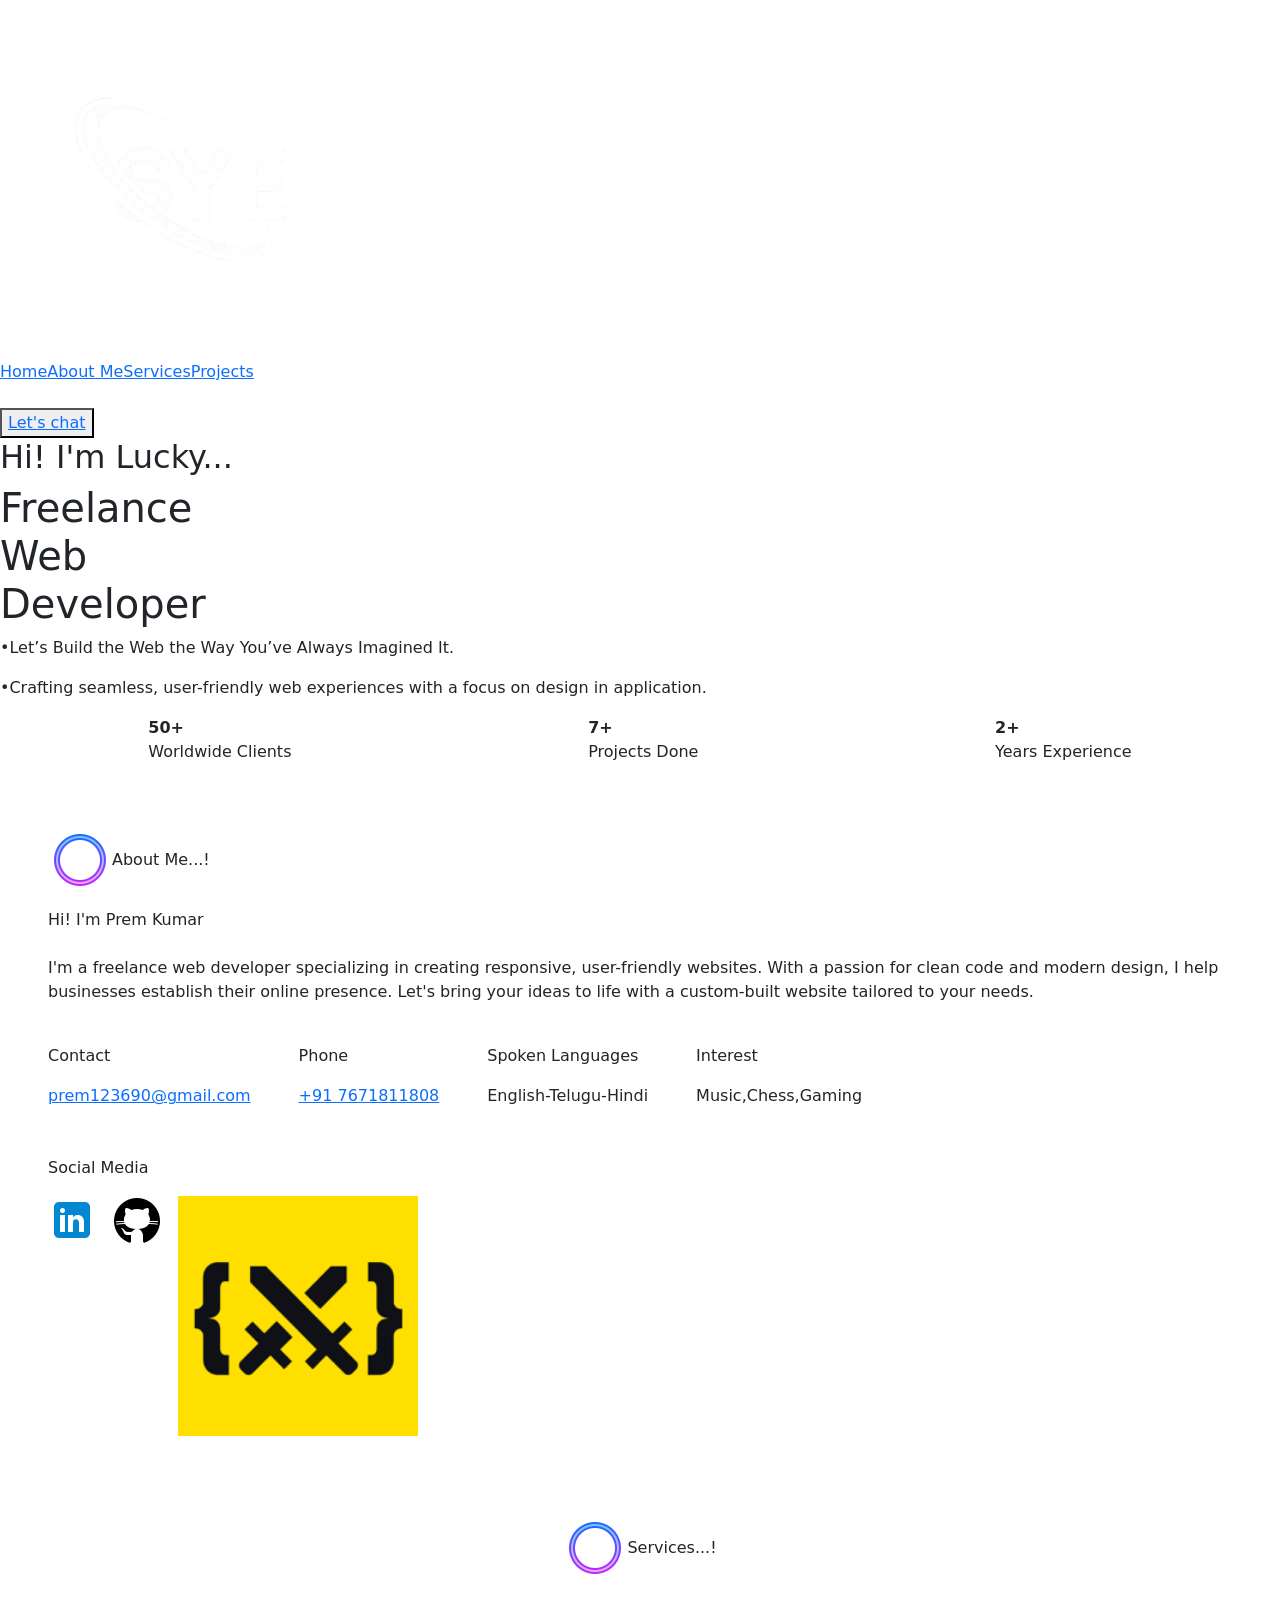
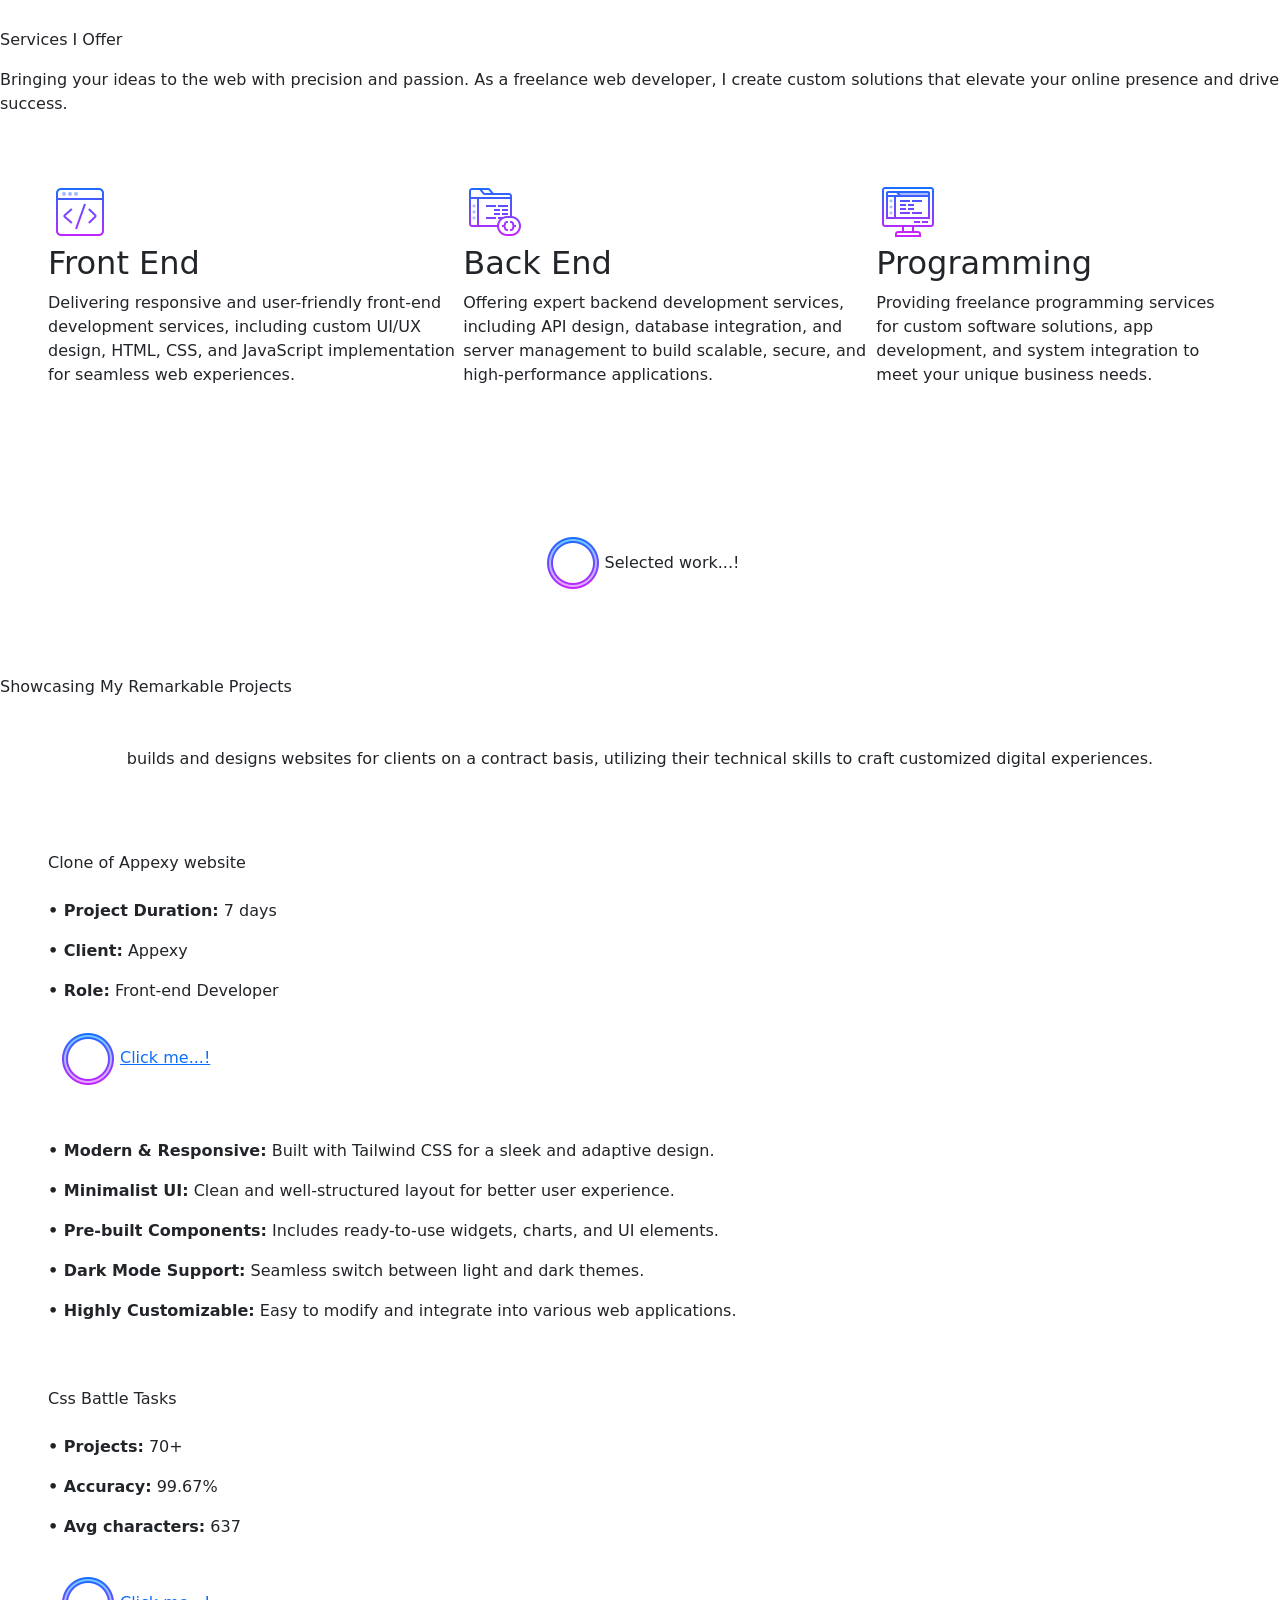
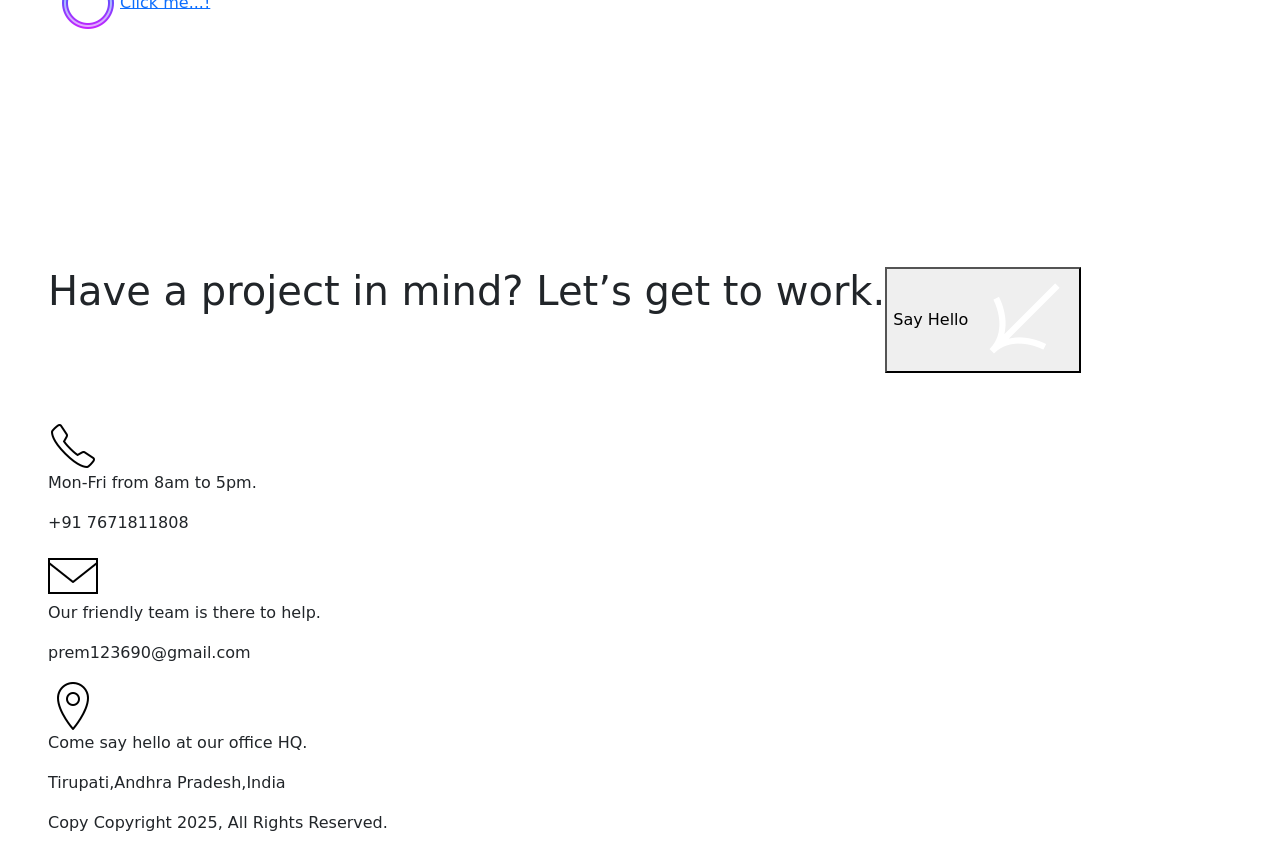
==== index.html @ 5ce0d1d3 "Update contact form with Web3Forms Access Key" ====
<!DOCTYPE html>
<html lang="en">

<head>
  <meta charset="UTF-8" />
  <meta name="viewport" content="width=device-width, initial-scale=1.0" />
  <title>Portfolio</title>
  <link rel="stylesheet" href="style.css" />
  <link href="https://cdn.jsdelivr.net/npm/bootstrap@5.3.3/dist/css/bootstrap.min.css" rel="stylesheet"
    integrity="sha384-QWTKZyjpPEjISv5WaRU9OFeRpok6YctnYmDr5pNlyT2bRjXh0JMhjY6hW+ALEwIH" crossorigin="anonymous" />
  <link rel="preconnect" href="https://fonts.googleapis.com" />
  <link rel="preconnect" href="https://fonts.gstatic.com" crossorigin />
  <link href="https://fonts.googleapis.com/css2?family=Inter:wght@300;400;500;600;700;800&display=swap"
    rel="stylesheet" />
</head>

<body>
  <div class="header">
    <div class="header_logo">
      <img src="./images/sye-removebg-preview.png" alt="Logo" class="syelogo" />
    </div>
    <div class="header_menu">
      <ul class="nav">
        <li><a href="#home">Home</a></li>
        <li><a href="#aboutme">About Me</a></li>
        <li><a href="#services">Services</a></li>
        <li><a href="#projects">Projects</a></li>
      </ul>
      <br />
      <div class="header_btn">
        <button><a href="#chat" class="btnchat">Let's chat</a></button>
      </div>
    </div>
  </div>
  <section id="home"></section>
  <div class="pg1">
    <div class="pg1left">
      <div class="pg1ltd1">
        <h2 class="pg1ltd1h2 bold">Hi! I'm Lucky...</h2>
        <h1 class="pg1ltd1h1">
          Freelance <br />Web <br />
          Developer
        </h1>
        <p>•Let’s Build the Web the Way You’ve Always Imagined It.</p>
        <p>
          •Crafting seamless, user-friendly web experiences with a focus on
          design in application.
        </p>
      </div>
      <!-- <div class="pg1ltd2 d-flex justify-content-evenly">
        <input type="button" name="" id="" value="Developer" class="pg1ltd2input" />
        <input type="button" name="" id="" value="Resume" class="pg1ltd2input" />
      </div> -->
      <div class="pg1ltd3 d-flex justify-content-around">
        <div class="pg1ltd3d1 txtcen bold">
          <b>50+</b>
          <p>Worldwide Clients</p>
        </div>
        <div class="pg1ltd3d1 txtcen bold">
          <b>7+</b>
          <p>Projects Done</p>
        </div>
        <div class="pg1ltd3d1 txtcen bold">
          <b>2+</b>
          <p>Years Experience</p>
        </div>
      </div>
    </div>
    <div class="pg1right">
      <div class="pg1rightimg"></div>
    </div>
  </div>
  <div class="pg2 m-5" id="aboutme">
    <div class="pg2d1 d-flex align-items-center m-3 mx-0 bold">
      <img src="./images/icons8-circle-64.png" alt="" class="star" />About Me...!
    </div>
    <div class="pg2d2 m-3 mx-0 bold">Hi! I'm Prem Kumar</div>
    <div class="pg2d3 m-4 mx-0">
      I'm a freelance web developer specializing in creating responsive,
      user-friendly websites. With a passion for clean code and modern design,
      I help businesses establish their online presence. Let's bring your
      ideas to life with a custom-built website tailored to your needs.
    </div>
    <div class="pg2d4 d-flex gap-5 m-3 mx-0">
      <div class="pgd4d1 m-3 mx-0">
        <p class="bold">Contact</p>
        <a href="#" class="email-a">prem123690@gmail.com</a>
      </div>
      <div class="pg2d4d2 m-3 mx-0">
        <p class="bold">Phone</p>
        <a href="#" class="phone-a">+91 7671811808</a>
      </div>
      <div class="pg2d4d3 m-3 mx-0">
        <p class="bold">Spoken Languages</p>
        <p>English-Telugu-Hindi</p>
      </div>
      <div class="pg2d4d4 m-3 mx-0">
        <p class="bold">Interest</p>
        <p>Music,Chess,Gaming</p>
      </div>
    </div>
    <div class="pg2d5 m-3 mx-0">
      <p class="bold">Social Media</p>
      <div class="pg2d5d1 d-flex gap-3 m-3 mx-0">
        <a href="#"><img src="./images/icons8-linkedin-48.png" alt="Linkedin" class="linkedin" /></a>
        <a href="#"><img src="./images/icons8-github-50.png" alt="Github" /></a>
        <a href="#"><img src="./images/BIu19jPP_400x400.png" alt="Cssbattle" class="cssbattle" /></a>
      </div>
    </div>
  </div>
  <div class="pg3 m-5 mx-0 " id="services">
    <div class="pg3d1 d-flex justify-content-center">
      <div class="pg3d1d1 d-flex align-items-center m-3 mx-0 bold p-3">
        <img src="./images/icons8-circle-64.png" alt="" class="star" />Services...!
      </div>
    </div>
    <div class="pg3d2 bold txtcen m-3 mx-0">Services I Offer</div>
    <div class="pg3d3 txtcen d-flex justify-content-center m-3 mx-0">
      <div class="pg3d3d1">
        Bringing your ideas to the web with precision and passion. As a
        freelance web developer, I create custom solutions that elevate your
        online presence and drive success.
      </div>
    </div>
    <div class="pg4 d-flex p-5">
      <div class="pg4d1">
        <img src="./images/icons8-backend-64.png" alt="" class="imgcard1">
        <h2 class="bold">Front End</h2>
        <p class="pg4d1p">Delivering responsive and user-friendly front-end development services, including custom UI/UX
          design, HTML, CSS, and JavaScript implementation for seamless web experiences.</p>
      </div>
      <div class="pg4d2">
        <img src="./images/icons8-backend-64 (1).png" alt="" class="imgcard2">
        <h2 class="bold">Back End</h2>
        <p class="pg4d1p">Offering expert backend development services, including API design, database integration, and
          server management to build scalable, secure, and high-performance applications.</p>
      </div>
      <div class="pg4d3">
        <img src="./images/icons8-backend-64 (2).png" alt="" class="imgcard3">
        <h2 class="bold">Programming</h2>
        <p class="pg4d1p">Providing freelance programming services for custom software solutions, app development, and
          system integration to meet your unique business needs.</p>
      </div>
    </div>
  </div>
  <div class="pg5 m-5 mx-0" id="projects">
    <div class="pg3d1 d-flex justify-content-center">
      <div class="pg3d1d1 d-flex align-items-center m-3 mx-0 bold p-3">
        <img src="./images/icons8-circle-64.png" alt="" class="star" />Selected work...!
      </div>
    </div>
    <div class="pg5d2 bold txtcen m-5 mx-0">Showcasing My Remarkable Projects</div>
    <div class="pg5d3 txtcen d-flex justify-content-center m-3 mx-0">
      <div class="pg5d3d1">
        builds and designs websites for clients on a contract basis, utilizing their technical skills to craft
        customized digital experiences.
      </div>
    </div>
    <div class="line"></div>
    <div class="pg5d4 p-5">
      <div class="pg5d4d1">
        <div class="pg5d4d1d1 bold m-3 mx-0">Clone of Appexy website</div>
        <div class="pg5d4d1d4 m-4 mx-0">
          <p><b> • Project Duration:</b> 7 days</p>
          <p><b> • Client:</b> Appexy</p>
          <p><b> • Role:</b> Front-end Developer</p>
        </div>
        <div class="m-4 mx-0">
          <a href="./task14/index.html" class="pg5d4d1d1a bold p-2 mx-0 "><img src="./images/icons8-circle-64.png"
              alt="" class="star" />Click me...!</a>
        </div>
        <div class="pg5d4d1d2img"></div>
        <div class="pg5d4d1d3 m-5 mx-0">
          <p><b> • Modern & Responsive:</b> Built with Tailwind CSS for a sleek and adaptive design.</p>
          <p><b> • Minimalist UI:</b> Clean and well-structured layout for better user experience.</p>
          <p><b> • Pre-built Components:</b> Includes ready-to-use widgets, charts, and UI elements.</p>
          <p><b> • Dark Mode Support:</b> Seamless switch between light and dark themes.</p>
          <p><b> • Highly Customizable:</b> Easy to modify and integrate into various web applications.</p>
        </div>
        <div class="line"></div>
      </div>
      <div class="csshed">
        <div class="csshed1 bold p-3 px-0">Css Battle Tasks</div>
        <div class="cssfot p-2 px-0">
          <p><b> • Projects:</b> 70+</p>
          <p><b> • Accuracy:</b> 99.67%</p>
          <p><b> • Avg characters:</b> 637</p>
        </div>
        <div class="csslink d-flex">
          <a href="https://cssbattle.dev/player/kumar_1729" class="pg5d4d1d1a bold p-2 mx-0 "><img
              src="./images/icons8-circle-64.png" alt="" class="star" />Click me...!</a>
        </div>
      </div>
      <div class="pg5d4d2">
        <div class="pg5d4d2d1 p-3 px-0">
          <div class="cssd1bx1"></div>
          <div class="cssd1bx2"></div>
          <div class="cssd1bx3"></div>
        </div>
        <div class="pg5d4d2d2 p-3 px-0">
          <div class="cssd2bx4"></div>
          <div class="cssd2bx5"></div>
          <div class="cssd2bx6"></div>
        </div>
      </div>
      <div class="line m-3 mx-0"></div>
    </div>
  </div>
  <div class="pg6 d-flex" id="chat">
    <div class="pg6left d-flex justify-content-center p-5">
      <h1 class="bold pg6leftfont">Have a project in mind? Let’s get to work.</h1>
      <button class="hello" id="open-contact" popovertarget="pop-box">Say Hello
        <img src="./images/icons8-arrow-100 (1).png" alt="">
      </button>
    </div>
    <div class="pg6right p-5"></div>
  </div>


  <div class="pop-box" id="pop-box" popover>
    <button popovertarget="pop-box" id="close">
      <img src="./images/icons8-close-96.png" alt="">
    </button>
    <div class="popxhed py-0 p-4">
      <h2 class="bold ">Got Ideas? We've got the skills.</h2>
      <h2 class="bold">Let's team up.</h2>
      <p>Tell us more about yourself and what you're got in mind.</p>
    </div>
    <div id="form-container">
      <form id="contact-form">
        <div class="formd1 d-flex p-4 py-0">
          <input type="text" name="name" placeholder="Full Name..." required>
          <input type="email" name="email" placeholder="Your Email" required>
        </div>
        <div class="formd2 p-4 py-0">
          <input type="text" name="_subject" placeholder="Subject" required>
        </div>
        <div class="formd3 p-4 py-0">
          <textarea id="message" name="message" placeholder="Your Message..." class="message" style="width: 100%; height: 100px; padding: 10px; margin-top: 10px; border: 1px solid gray; border-radius: 2px;" required></textarea>
        </div>
        
        <!-- Anti-spam & Config for FormSubmit -->
        <input type="text" name="_honey" style="display:none">
        <input type="hidden" name="_captcha" value="false">

        <button type="submit" class="hello" id="submit-btn" style="margin-left: 25px;">Send Message
          <img src="./images/icons8-arrow-100 (1).png" alt="">
        </button>
      </form>
      
      <div id="success-msg" style="display: none; padding: 30px; text-align: center;">
        <h3 class="bold" style="color: #2563eb; margin-bottom: 15px; font-size: 30px;">Thank You!</h3>
        <p style="color: #475569; font-weight: bold; font-size: 18px;">Your message has been successfully sent to Prem Kumar.</p>
        <p style="color: #475569; margin-top: 15px;">Feel free to close this window and continue browsing the portfolio!</p>
      </div>
    </div>
  </div>
  <footer>
    <div class="foter p-5 py-0">
      <div class="fotrd1">
        <div class="phone">
          <img src="./images/icons8-phone-501.png" alt="">
          <p>Mon-Fri from 8am to 5pm.</p>
          <p>+91 7671811808</p>
        </div>
        <div class="email">
          <img src="./images/icons8-email-501.png" alt="">
          <p>Our friendly team is there to help.</p>
          <p>prem123690@gmail.com</p>
        </div>
        <div class="location">
          <img src="./images/icons8-location-501.png" alt="">
          <p>Come say hello at our office HQ.</p>
          <p>Tirupati,Andhra Pradesh,India</p>
        </div>
      </div>
      <div class="fotrd2">
        <div class="line white m-3 mx-0"></div>
        <p>Copy Copyright 2025, All Rights Reserved.</p>
      </div>
    </div>
  </footer>
  <script src="https://cdn.jsdelivr.net/npm/bootstrap@5.3.3/dist/js/bootstrap.bundle.min.js"
    integrity="sha384-YvpcrYf0tY3lHB60NNkmXc5s9fDVZLESaAA55NDzOxhy9GkcIdslK1eN7N6jIeHz"
    crossorigin="anonymous"></script>

  <!-- Contact Form Logic -->
  <script>
    const contactForm = document.getElementById('contact-form');
    const successMsg = document.getElementById('success-msg');
    const submitBtn = document.getElementById('submit-btn');

    if (contactForm) {
      contactForm.addEventListener('submit', function(e) {
        e.preventDefault();
        
        // Show loading state
        submitBtn.innerHTML = 'Sending... <img src="./images/icons8-arrow-100 (1).png" alt="">';
        submitBtn.disabled = true;
        submitBtn.style.opacity = '0.7';

        const formData = new FormData(contactForm);
        
        // ==========================================
        // ⚠️ YOUR WEB3FORMS ACCESS KEY GOES HERE! ⚠️
        // ==========================================
        formData.append("access_key", "YOUR_ACCESS_KEY_HERE");

        fetch("https://api.web3forms.com/submit", {
            method: "POST",
            body: formData
        })
        .then(async (response) => {
            let json = await response.json();
            if (response.status == 200) {
                // Success! Hide the form and show the thank you message
                contactForm.style.display = 'none';
                successMsg.style.display = 'block';
            } else {
                console.log(response);
                throw new Error(json.message);
            }
        })
        .catch(error => {
            console.error('Error:', error);
            submitBtn.innerHTML = 'Send Message <img src="./images/icons8-arrow-100 (1).png" alt="">';
            submitBtn.disabled = false;
            submitBtn.style.opacity = '1';
            
            // Helpful alert for setup
            alert('Form Failed: Please make sure you have generated a free Web3Forms Access Key and pasted it into index.html at line 303.');
        });
      });
    }
  </script>
</body>

</html>
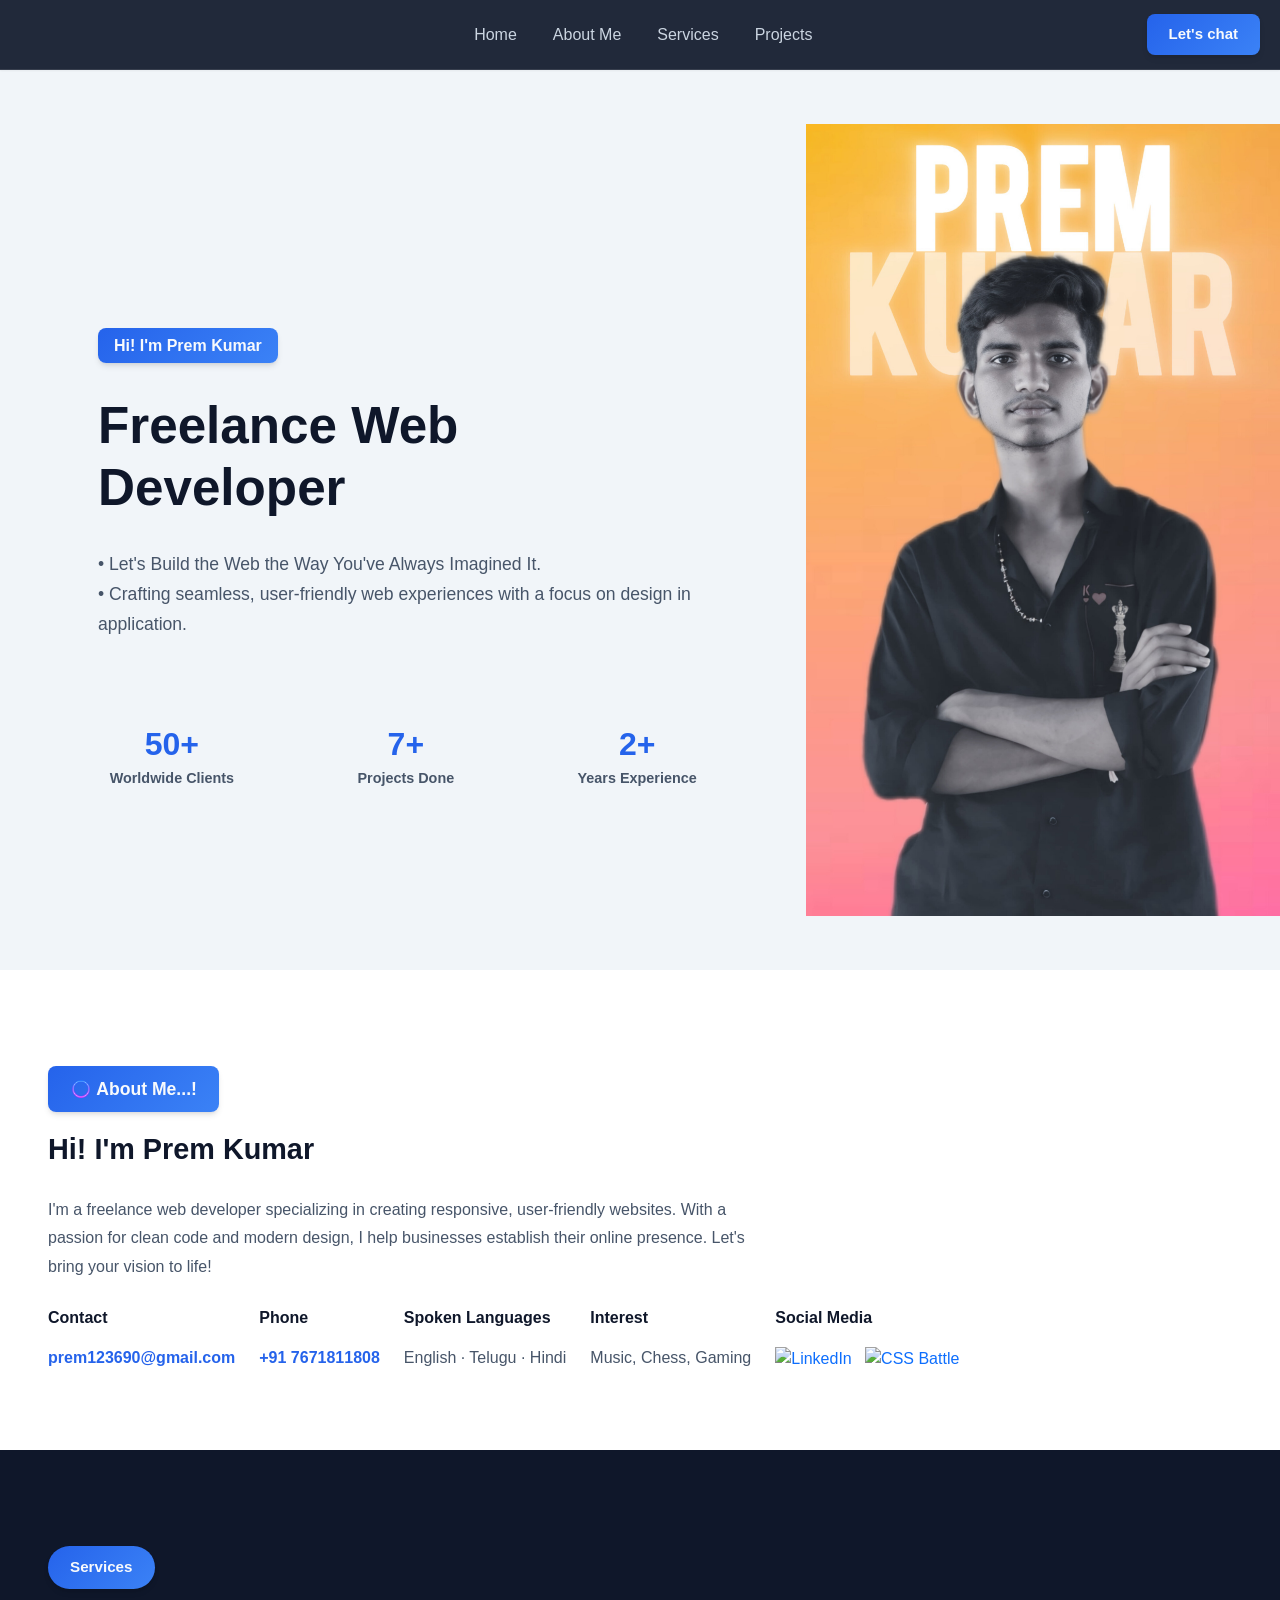
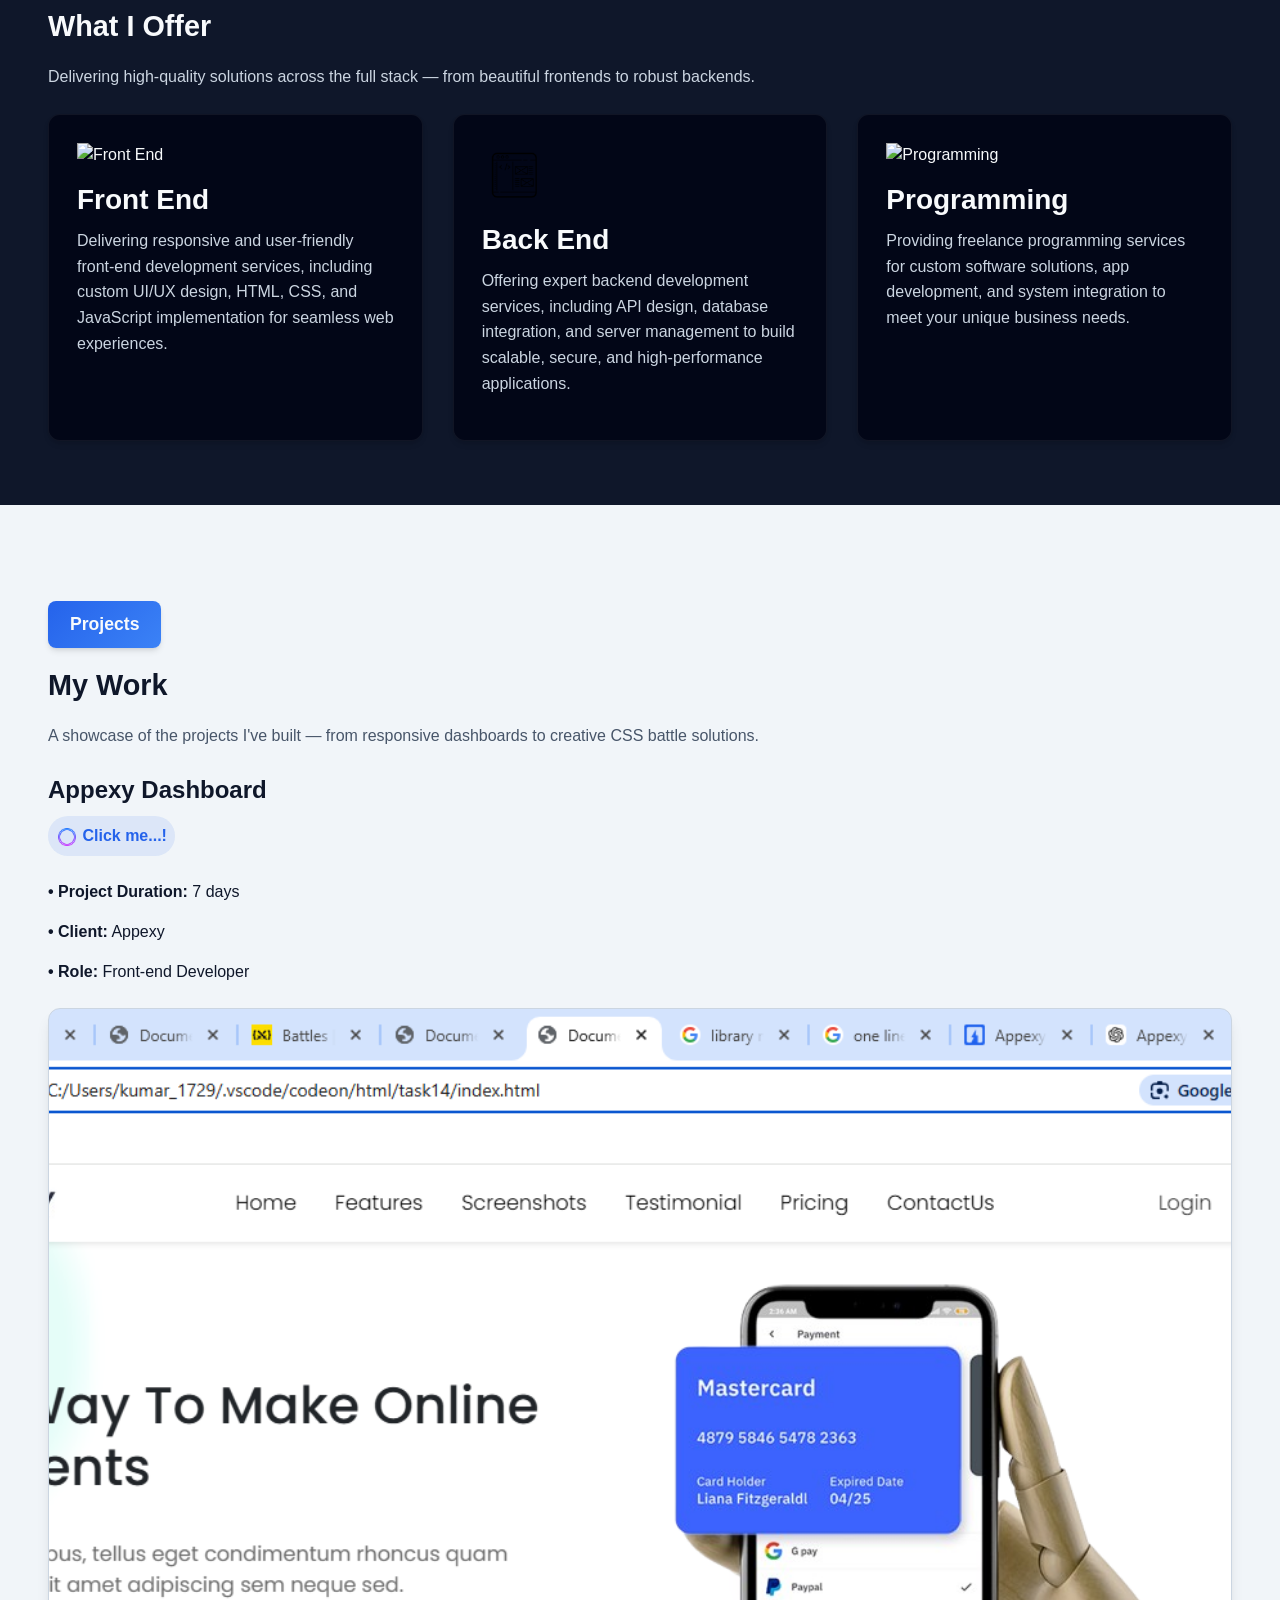
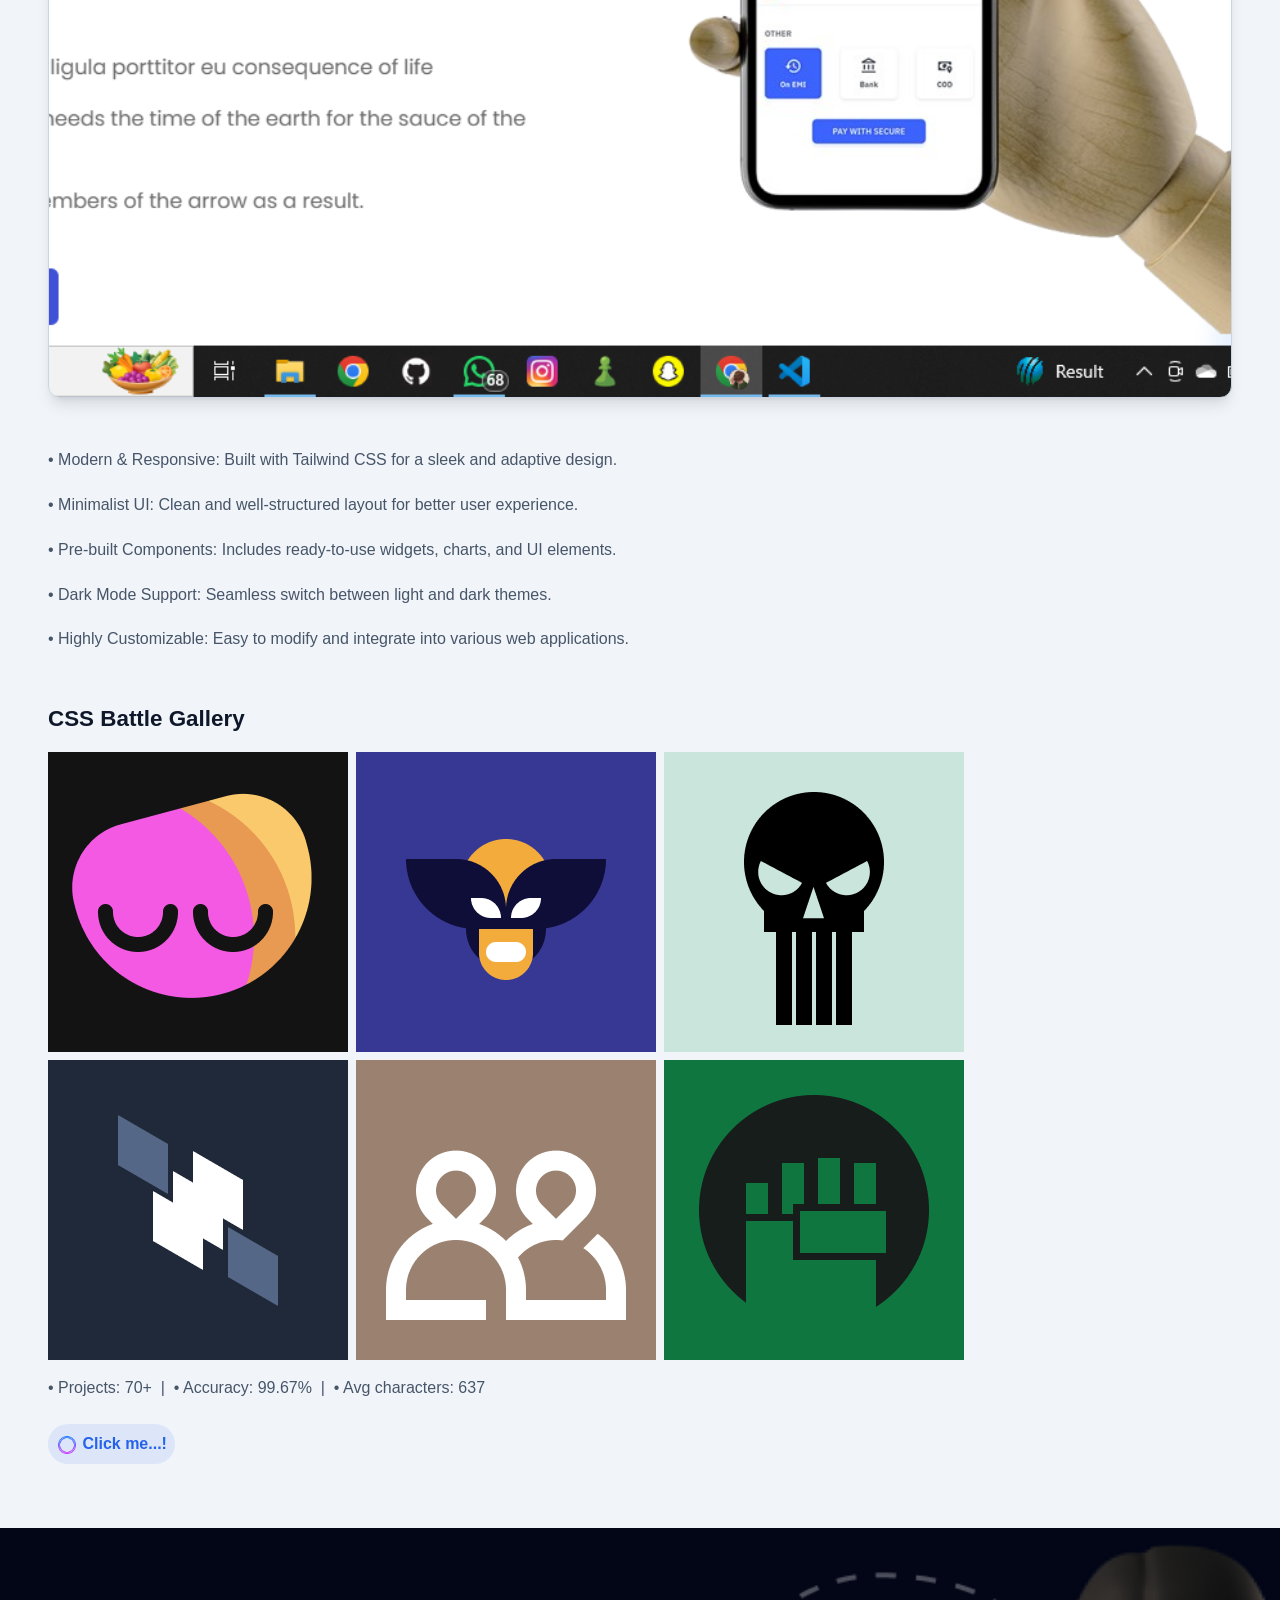
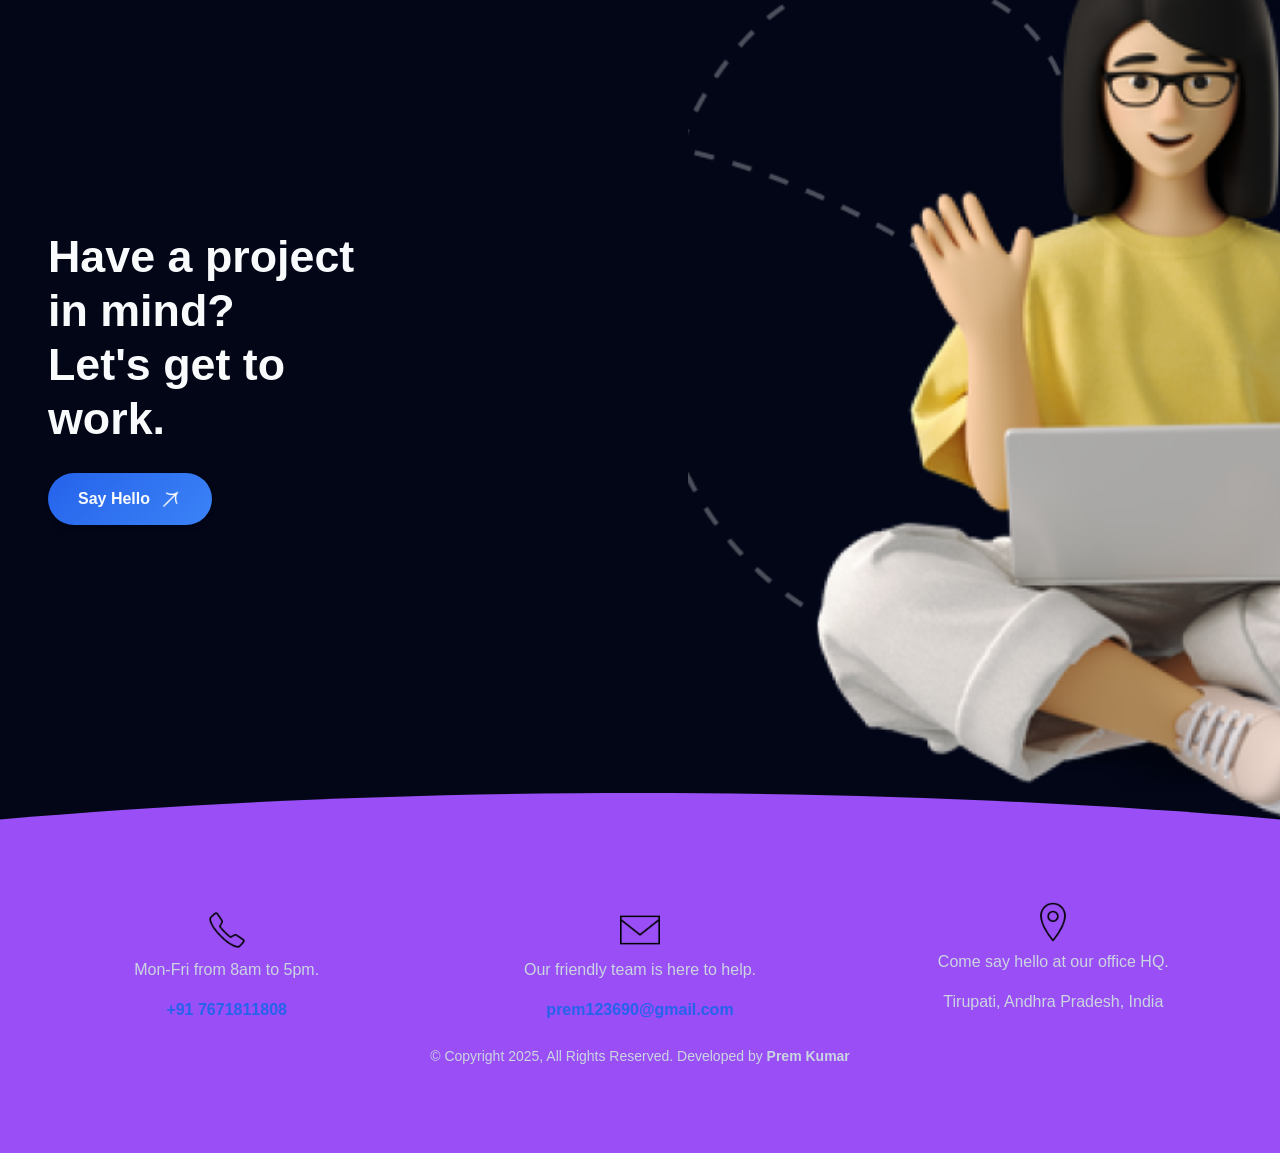
==== commit d1277b05: "Add responsive design: hamburger nav, mobile/tablet media queries, full layout optimization" ====
--- a/index.html
+++ b/index.html
@@ -1,10 +1,10 @@
 <!DOCTYPE html>
 <html lang="en">
-
 <head>
   <meta charset="UTF-8" />
   <meta name="viewport" content="width=device-width, initial-scale=1.0" />
-  <title>Portfolio</title>
+  <meta name="description" content="Prem Kumar - Freelance Web Developer specializing in responsive, user-friendly websites." />
+  <title>Prem Kumar | Portfolio</title>
   <link rel="stylesheet" href="style.css" />
   <link href="https://cdn.jsdelivr.net/npm/bootstrap@5.3.3/dist/css/bootstrap.min.css" rel="stylesheet"
     integrity="sha384-QWTKZyjpPEjISv5WaRU9OFeRpok6YctnYmDr5pNlyT2bRjXh0JMhjY6hW+ALEwIH" crossorigin="anonymous" />
@@ -13,326 +13,373 @@
   <link href="https://fonts.googleapis.com/css2?family=Inter:wght@300;400;500;600;700;800&display=swap"
     rel="stylesheet" />
 </head>
-
 <body>
-  <div class="header">
-    <div class="header_logo">
-      <img src="./images/sye-removebg-preview.png" alt="Logo" class="syelogo" />
-    </div>
-    <div class="header_menu">
-      <ul class="nav">
-        <li><a href="#home">Home</a></li>
-        <li><a href="#aboutme">About Me</a></li>
-        <li><a href="#services">Services</a></li>
-        <li><a href="#projects">Projects</a></li>
+
+  <!-- NAVBAR -->
+  <nav class="header">
+    <div class="syelogo"></div>
+    <div class="header_menu" id="header_menu">
+      <ul>
+        <li><a href="#home" class="nav-link-item">Home</a></li>
+        <li><a href="#aboutme" class="nav-link-item">About Me</a></li>
+        <li><a href="#services" class="nav-link-item">Services</a></li>
+        <li><a href="#projects" class="nav-link-item">Projects</a></li>
+        <li class="nav-chat-mobile">
+          <a href="#chat" class="btnchat">
+            <button id="lets-chat-btn-mobile">Let's chat</button>
+          </a>
+        </li>
       </ul>
-      <br />
+    </div>
+    <div class="header_right">
       <div class="header_btn">
-        <button><a href="#chat" class="btnchat">Let's chat</a></button>
-      </div>
-    </div>
-  </div>
-  <section id="home"></section>
-  <div class="pg1">
-    <div class="pg1left">
+        <a href="#chat" class="btnchat">
+          <button id="lets-chat-btn">Let's chat</button>
+        </a>
+      </div>
+      <button class="hamburger" id="hamburger" aria-label="Toggle menu">
+        <span></span>
+        <span></span>
+        <span></span>
+      </button>
+    </div>
+  </nav>
+
+  <!-- HERO -->
+  <section id="home" class="pg1">
+    <div class="pg1left d-flex flex-column justify-content-center px-5">
       <div class="pg1ltd1">
-        <h2 class="pg1ltd1h2 bold">Hi! I'm Lucky...</h2>
-        <h1 class="pg1ltd1h1">
-          Freelance <br />Web <br />
-          Developer
-        </h1>
-        <p>•Let’s Build the Web the Way You’ve Always Imagined It.</p>
-        <p>
-          •Crafting seamless, user-friendly web experiences with a focus on
-          design in application.
-        </p>
-      </div>
-      <!-- <div class="pg1ltd2 d-flex justify-content-evenly">
-        <input type="button" name="" id="" value="Developer" class="pg1ltd2input" />
-        <input type="button" name="" id="" value="Resume" class="pg1ltd2input" />
-      </div> -->
-      <div class="pg1ltd3 d-flex justify-content-around">
+        <h2 class="pg1ltd1h2 fw-bold mb-3">Hi! I'm Prem Kumar</h2>
+        <h1 class="pg1ltd1h1">Freelance Web<br />Developer</h1>
+        <p class="mt-3" style="color:var(--text-muted);font-size:1.1rem;line-height:1.7;">
+          &bull; Let's Build the Web the Way You've Always Imagined It.<br />
+          &bull; Crafting seamless, user-friendly web experiences with a focus on design in application.
+        </p>
+      </div>
+      <div class="pg1ltd3 d-flex justify-content-around mt-4">
         <div class="pg1ltd3d1 txtcen bold">
-          <b>50+</b>
-          <p>Worldwide Clients</p>
+          <b style="font-size:2rem;color:var(--primary);">50+</b>
+          <p style="color:var(--text-muted);font-size:0.9rem;">Worldwide Clients</p>
         </div>
         <div class="pg1ltd3d1 txtcen bold">
-          <b>7+</b>
-          <p>Projects Done</p>
+          <b style="font-size:2rem;color:var(--primary);">7+</b>
+          <p style="color:var(--text-muted);font-size:0.9rem;">Projects Done</p>
         </div>
         <div class="pg1ltd3d1 txtcen bold">
-          <b>2+</b>
-          <p>Years Experience</p>
+          <b style="font-size:2rem;color:var(--primary);">2+</b>
+          <p style="color:var(--text-muted);font-size:0.9rem;">Years Experience</p>
         </div>
       </div>
     </div>
     <div class="pg1right">
       <div class="pg1rightimg"></div>
     </div>
+  </section>
+
+  <!-- ABOUT ME -->
+  <section id="aboutme" class="pg2 container-fluid px-5 pb-5">
+    <div class="pg2d1 d-flex align-items-center m-3 mx-0 bold">
+      <img src="./images/icons8-circle-64.png" alt="" class="star" />&nbsp;About Me...!
+    </div>
+    <div class="pg2d2 m-3 mx-0 bold">Hi! I'm Prem Kumar</div>
+    <div class="pg2d3 m-4 mx-0" style="color:var(--text-muted);max-width:700px;line-height:1.8;">
+      I'm a freelance web developer specializing in creating responsive, user-friendly websites.
+      With a passion for clean code and modern design, I help businesses establish their online presence.
+      Let's bring your vision to life!
+    </div>
+    <div class="pg2d4 d-flex flex-wrap gap-4 m-3 mx-0 mt-4">
+      <div>
+        <p><b>Contact</b></p>
+        <a href="mailto:prem123690@gmail.com" class="email-a">prem123690@gmail.com</a>
+      </div>
+      <div>
+        <p><b>Phone</b></p>
+        <a href="tel:+917671811808" class="phone-a">+91 7671811808</a>
+      </div>
+      <div>
+        <p><b>Spoken Languages</b></p>
+        <p style="color:var(--text-muted);">English &middot; Telugu &middot; Hindi</p>
+      </div>
+      <div>
+        <p><b>Interest</b></p>
+        <p style="color:var(--text-muted);">Music, Chess, Gaming</p>
+      </div>
+      <div>
+        <p><b>Social Media</b></p>
+        <a href="https://www.linkedin.com/in/prem-kumar-b08a7b320/" target="_blank" rel="noopener">
+          <img src="./images/linkedin.png" alt="LinkedIn" class="linkedin" />
+        </a>
+        &nbsp;
+        <a href="https://cssbattle.dev/player/kumar_1729" target="_blank" rel="noopener">
+          <img src="./images/cssbattle.png" alt="CSS Battle" class="cssbattle" />
+        </a>
+      </div>
+    </div>
+  </section>
+
+  <!-- SERVICES -->
+  <section id="services" class="pg3 container-fluid px-5 pb-5">
+    <div class="pg3d1 d-flex align-items-center m-3 mx-0">
+      <div class="pg3d1d1 bold">Services</div>
+    </div>
+    <div class="pg3d2 m-3 mx-0 bold">What I Offer</div>
+    <div class="pg3d3 m-3 mx-0">
+      <div class="pg3d3d1">
+        Delivering high-quality solutions across the full stack — from beautiful frontends to robust backends.
+      </div>
+    </div>
+    <div class="pg4 d-flex m-3 mx-0 mt-4">
+      <div class="pg4d1">
+        <img src="./images/icons8-html-5-100.png" alt="Front End" class="imgcard1 mb-3" />
+        <h3 class="bold">Front End</h3>
+        <p class="pg4d1p">
+          Delivering responsive and user-friendly front-end development services, including custom UI/UX design,
+          HTML, CSS, and JavaScript implementation for seamless web experiences.
+        </p>
+      </div>
+      <div class="pg4d2">
+        <img src="./images/icons8-backend-100.png" alt="Back End" class="imgcard2 mb-3" />
+        <h3 class="bold">Back End</h3>
+        <p class="pg4d1p">
+          Offering expert backend development services, including API design, database integration,
+          and server management to build scalable, secure, and high-performance applications.
+        </p>
+      </div>
+      <div class="pg4d3">
+        <img src="./images/icons8-programming-100.png" alt="Programming" class="imgcard3 mb-3" />
+        <h3 class="bold">Programming</h3>
+        <p class="pg4d1p">
+          Providing freelance programming services for custom software solutions, app development,
+          and system integration to meet your unique business needs.
+        </p>
+      </div>
+    </div>
+  </section>
+
+  <!-- PROJECTS -->
+  <section id="projects" class="pg5 container-fluid px-5 pb-5">
+    <div class="pg5d1 d-flex align-items-center m-3 mx-0">
+      <div class="pg2d1 bold">Projects</div>
+    </div>
+    <div class="pg5d2 m-3 mx-0 bold">My Work</div>
+    <div class="pg5d3 m-3 mx-0">
+      <div class="pg5d3d1">
+        A showcase of the projects I've built — from responsive dashboards to creative CSS battle solutions.
+      </div>
+    </div>
+
+    <!-- Project 1 -->
+    <div class="pg5d4 m-3 mx-0 mt-4">
+      <div class="pg5d4d1">
+        <div class="pg5d4d1d1 mb-2">Appexy Dashboard</div>
+        <div class="m-2 mx-0">
+          <a href="./task14/index.html" class="pg5d4d1d1a bold p-2 mx-0">
+            <img src="./images/icons8-circle-64.png" alt="" class="star" />&nbsp;Click me...!
+          </a>
+        </div>
+        <div class="pg5d4d1d4 m-4 mx-0">
+          <p><b>&bull; Project Duration:</b> 7 days</p>
+          <p><b>&bull; Client:</b> Appexy</p>
+          <p><b>&bull; Role:</b> Front-end Developer</p>
+        </div>
+        <div class="pg5d4d1d2img"></div>
+        <div class="pg5d4d1d3 m-5 mx-0" style="color:var(--text-muted);line-height:1.8;">
+          <p>&bull; Modern &amp; Responsive: Built with Tailwind CSS for a sleek and adaptive design.</p>
+          <p>&bull; Minimalist UI: Clean and well-structured layout for better user experience.</p>
+          <p>&bull; Pre-built Components: Includes ready-to-use widgets, charts, and UI elements.</p>
+          <p>&bull; Dark Mode Support: Seamless switch between light and dark themes.</p>
+          <p>&bull; Highly Customizable: Easy to modify and integrate into various web applications.</p>
+        </div>
+      </div>
+    </div>
+
+    <!-- Project 2: CSS Battle -->
+    <div class="pg5d4d2 mt-5 m-3 mx-0">
+      <div class="csshed1 bold mb-3">CSS Battle Gallery</div>
+      <div class="pg5d4d2d1 flex-wrap gap-2">
+        <div class="cssd1bx1"></div>
+        <div class="cssd1bx2"></div>
+        <div class="cssd1bx3"></div>
+      </div>
+      <div class="pg5d4d2d2 flex-wrap gap-2 mt-2">
+        <div class="cssd2bx4"></div>
+        <div class="cssd2bx5"></div>
+        <div class="cssd2bx6"></div>
+      </div>
+      <div class="m-3 mx-0 mt-3">
+        <p style="color:var(--text-muted);">&bull; Projects: 70+ &nbsp;|&nbsp; &bull; Accuracy: 99.67% &nbsp;|&nbsp; &bull; Avg characters: 637</p>
+        <a href="https://cssbattle.dev/player/kumar_1729" target="_blank" rel="noopener"
+          class="pg5d4d1d1a bold p-2 mt-2 d-inline-block">
+          <img src="./images/icons8-circle-64.png" alt="" class="star" />&nbsp;Click me...!
+        </a>
+      </div>
+    </div>
+  </section>
+
+  <!-- CONTACT SECTION -->
+  <section id="chat" class="pg6 d-flex">
+    <div class="pg6left d-flex px-5">
+      <div>
+        <div class="pg6leftfont fw-bold">Have a project<br />in mind?<br />Let's get to<br />work.</div>
+        <a href="#" popovertarget="pop-box" class="hello">
+          Say Hello
+          <img src="./images/icons8-arrow-100 (1).png" alt="" />
+        </a>
+      </div>
+    </div>
+    <div class="pg6right"></div>
+  </section>
+
+  <!-- CONTACT POPUP -->
+  <div class="pop-box shadow-lg" id="pop-box" popover>
+    <button popovertarget="pop-box" id="close">
+      <img src="./images/icons8-close-96.png" alt="Close" />
+    </button>
+    <div class="popxhed p-4 p-md-5 text-center"
+      style="background:var(--gradient-main);color:var(--text-light);border-top-left-radius:20px;border-top-right-radius:20px;">
+      <h2 class="fw-bold mb-2" style="font-size:32px;">Got Ideas? Let's team up.</h2>
+      <p class="mb-0" style="color:rgba(255,255,255,0.9);font-size:16px;">Tell us more about yourself and what you have in mind.</p>
+    </div>
+    <div id="form-container" class="p-4">
+      <form id="contact-form">
+        <div class="row g-3 mb-3">
+          <div class="col-md-6">
+            <input type="text" id="contact-name" name="name" placeholder="Full Name..."
+              class="form-control py-3" required />
+          </div>
+          <div class="col-md-6">
+            <input type="email" id="contact-email" name="email" placeholder="Gmail Address..."
+              class="form-control py-3" required />
+            <div id="email-error" style="color:#dc3545;font-size:13px;margin-top:4px;display:none;">
+              &#9888; Invalid Email: Please provide a valid @gmail.com address.
+            </div>
+          </div>
+        </div>
+        <div class="mb-3">
+          <textarea id="contact-message" name="message" placeholder="Your message..."
+            class="form-control py-3" rows="4" required></textarea>
+        </div>
+        <div class="text-end">
+          <button type="submit" id="submit-btn" class="hello" style="margin-top:0;border:none;">
+            Send Message
+            <img src="./images/icons8-arrow-100 (1).png" alt="" />
+          </button>
+        </div>
+      </form>
+      <div id="success-msg" style="display:none;text-align:center;padding:30px 10px;">
+        <div style="font-size:60px;">&#127881;</div>
+        <h3 class="fw-bold mt-3" style="color:var(--primary);">Thank You!</h3>
+        <p style="color:var(--text-muted);margin-top:10px;line-height:1.7;">
+          Your message has been successfully sent to <b>Prem Kumar</b>.<br />
+          Feel free to close this window and continue browsing the portfolio!
+        </p>
+      </div>
+    </div>
   </div>
-  <div class="pg2 m-5" id="aboutme">
-    <div class="pg2d1 d-flex align-items-center m-3 mx-0 bold">
-      <img src="./images/icons8-circle-64.png" alt="" class="star" />About Me...!
-    </div>
-    <div class="pg2d2 m-3 mx-0 bold">Hi! I'm Prem Kumar</div>
-    <div class="pg2d3 m-4 mx-0">
-      I'm a freelance web developer specializing in creating responsive,
-      user-friendly websites. With a passion for clean code and modern design,
-      I help businesses establish their online presence. Let's bring your
-      ideas to life with a custom-built website tailored to your needs.
-    </div>
-    <div class="pg2d4 d-flex gap-5 m-3 mx-0">
-      <div class="pgd4d1 m-3 mx-0">
-        <p class="bold">Contact</p>
-        <a href="#" class="email-a">prem123690@gmail.com</a>
-      </div>
-      <div class="pg2d4d2 m-3 mx-0">
-        <p class="bold">Phone</p>
-        <a href="#" class="phone-a">+91 7671811808</a>
-      </div>
-      <div class="pg2d4d3 m-3 mx-0">
-        <p class="bold">Spoken Languages</p>
-        <p>English-Telugu-Hindi</p>
-      </div>
-      <div class="pg2d4d4 m-3 mx-0">
-        <p class="bold">Interest</p>
-        <p>Music,Chess,Gaming</p>
-      </div>
-    </div>
-    <div class="pg2d5 m-3 mx-0">
-      <p class="bold">Social Media</p>
-      <div class="pg2d5d1 d-flex gap-3 m-3 mx-0">
-        <a href="#"><img src="./images/icons8-linkedin-48.png" alt="Linkedin" class="linkedin" /></a>
-        <a href="#"><img src="./images/icons8-github-50.png" alt="Github" /></a>
-        <a href="#"><img src="./images/BIu19jPP_400x400.png" alt="Cssbattle" class="cssbattle" /></a>
-      </div>
-    </div>
-  </div>
-  <div class="pg3 m-5 mx-0 " id="services">
-    <div class="pg3d1 d-flex justify-content-center">
-      <div class="pg3d1d1 d-flex align-items-center m-3 mx-0 bold p-3">
-        <img src="./images/icons8-circle-64.png" alt="" class="star" />Services...!
-      </div>
-    </div>
-    <div class="pg3d2 bold txtcen m-3 mx-0">Services I Offer</div>
-    <div class="pg3d3 txtcen d-flex justify-content-center m-3 mx-0">
-      <div class="pg3d3d1">
-        Bringing your ideas to the web with precision and passion. As a
-        freelance web developer, I create custom solutions that elevate your
-        online presence and drive success.
-      </div>
-    </div>
-    <div class="pg4 d-flex p-5">
-      <div class="pg4d1">
-        <img src="./images/icons8-backend-64.png" alt="" class="imgcard1">
-        <h2 class="bold">Front End</h2>
-        <p class="pg4d1p">Delivering responsive and user-friendly front-end development services, including custom UI/UX
-          design, HTML, CSS, and JavaScript implementation for seamless web experiences.</p>
-      </div>
-      <div class="pg4d2">
-        <img src="./images/icons8-backend-64 (1).png" alt="" class="imgcard2">
-        <h2 class="bold">Back End</h2>
-        <p class="pg4d1p">Offering expert backend development services, including API design, database integration, and
-          server management to build scalable, secure, and high-performance applications.</p>
-      </div>
-      <div class="pg4d3">
-        <img src="./images/icons8-backend-64 (2).png" alt="" class="imgcard3">
-        <h2 class="bold">Programming</h2>
-        <p class="pg4d1p">Providing freelance programming services for custom software solutions, app development, and
-          system integration to meet your unique business needs.</p>
-      </div>
-    </div>
-  </div>
-  <div class="pg5 m-5 mx-0" id="projects">
-    <div class="pg3d1 d-flex justify-content-center">
-      <div class="pg3d1d1 d-flex align-items-center m-3 mx-0 bold p-3">
-        <img src="./images/icons8-circle-64.png" alt="" class="star" />Selected work...!
-      </div>
-    </div>
-    <div class="pg5d2 bold txtcen m-5 mx-0">Showcasing My Remarkable Projects</div>
-    <div class="pg5d3 txtcen d-flex justify-content-center m-3 mx-0">
-      <div class="pg5d3d1">
-        builds and designs websites for clients on a contract basis, utilizing their technical skills to craft
-        customized digital experiences.
-      </div>
-    </div>
-    <div class="line"></div>
-    <div class="pg5d4 p-5">
-      <div class="pg5d4d1">
-        <div class="pg5d4d1d1 bold m-3 mx-0">Clone of Appexy website</div>
-        <div class="pg5d4d1d4 m-4 mx-0">
-          <p><b> • Project Duration:</b> 7 days</p>
-          <p><b> • Client:</b> Appexy</p>
-          <p><b> • Role:</b> Front-end Developer</p>
-        </div>
-        <div class="m-4 mx-0">
-          <a href="./task14/index.html" class="pg5d4d1d1a bold p-2 mx-0 "><img src="./images/icons8-circle-64.png"
-              alt="" class="star" />Click me...!</a>
-        </div>
-        <div class="pg5d4d1d2img"></div>
-        <div class="pg5d4d1d3 m-5 mx-0">
-          <p><b> • Modern & Responsive:</b> Built with Tailwind CSS for a sleek and adaptive design.</p>
-          <p><b> • Minimalist UI:</b> Clean and well-structured layout for better user experience.</p>
-          <p><b> • Pre-built Components:</b> Includes ready-to-use widgets, charts, and UI elements.</p>
-          <p><b> • Dark Mode Support:</b> Seamless switch between light and dark themes.</p>
-          <p><b> • Highly Customizable:</b> Easy to modify and integrate into various web applications.</p>
-        </div>
-        <div class="line"></div>
-      </div>
-      <div class="csshed">
-        <div class="csshed1 bold p-3 px-0">Css Battle Tasks</div>
-        <div class="cssfot p-2 px-0">
-          <p><b> • Projects:</b> 70+</p>
-          <p><b> • Accuracy:</b> 99.67%</p>
-          <p><b> • Avg characters:</b> 637</p>
-        </div>
-        <div class="csslink d-flex">
-          <a href="https://cssbattle.dev/player/kumar_1729" class="pg5d4d1d1a bold p-2 mx-0 "><img
-              src="./images/icons8-circle-64.png" alt="" class="star" />Click me...!</a>
-        </div>
-      </div>
-      <div class="pg5d4d2">
-        <div class="pg5d4d2d1 p-3 px-0">
-          <div class="cssd1bx1"></div>
-          <div class="cssd1bx2"></div>
-          <div class="cssd1bx3"></div>
-        </div>
-        <div class="pg5d4d2d2 p-3 px-0">
-          <div class="cssd2bx4"></div>
-          <div class="cssd2bx5"></div>
-          <div class="cssd2bx6"></div>
-        </div>
-      </div>
-      <div class="line m-3 mx-0"></div>
-    </div>
-  </div>
-  <div class="pg6 d-flex" id="chat">
-    <div class="pg6left d-flex justify-content-center p-5">
-      <h1 class="bold pg6leftfont">Have a project in mind? Let’s get to work.</h1>
-      <button class="hello" id="open-contact" popovertarget="pop-box">Say Hello
-        <img src="./images/icons8-arrow-100 (1).png" alt="">
-      </button>
-    </div>
-    <div class="pg6right p-5"></div>
-  </div>
-
-
-  <div class="pop-box" id="pop-box" popover>
-    <button popovertarget="pop-box" id="close">
-      <img src="./images/icons8-close-96.png" alt="">
-    </button>
-    <div class="popxhed py-0 p-4">
-      <h2 class="bold ">Got Ideas? We've got the skills.</h2>
-      <h2 class="bold">Let's team up.</h2>
-      <p>Tell us more about yourself and what you're got in mind.</p>
-    </div>
-    <div id="form-container">
-      <form id="contact-form">
-        <div class="formd1 d-flex p-4 py-0">
-          <input type="text" name="name" placeholder="Full Name..." required>
-          <input type="email" name="email" placeholder="Your Email" required>
-        </div>
-        <div class="formd2 p-4 py-0">
-          <input type="text" name="_subject" placeholder="Subject" required>
-        </div>
-        <div class="formd3 p-4 py-0">
-          <textarea id="message" name="message" placeholder="Your Message..." class="message" style="width: 100%; height: 100px; padding: 10px; margin-top: 10px; border: 1px solid gray; border-radius: 2px;" required></textarea>
-        </div>
-        
-        <!-- Anti-spam & Config for FormSubmit -->
-        <input type="text" name="_honey" style="display:none">
-        <input type="hidden" name="_captcha" value="false">
-
-        <button type="submit" class="hello" id="submit-btn" style="margin-left: 25px;">Send Message
-          <img src="./images/icons8-arrow-100 (1).png" alt="">
-        </button>
-      </form>
-      
-      <div id="success-msg" style="display: none; padding: 30px; text-align: center;">
-        <h3 class="bold" style="color: #2563eb; margin-bottom: 15px; font-size: 30px;">Thank You!</h3>
-        <p style="color: #475569; font-weight: bold; font-size: 18px;">Your message has been successfully sent to Prem Kumar.</p>
-        <p style="color: #475569; margin-top: 15px;">Feel free to close this window and continue browsing the portfolio!</p>
-      </div>
-    </div>
-  </div>
+
+  <!-- FOOTER -->
   <footer>
-    <div class="foter p-5 py-0">
+    <div class="foter">
       <div class="fotrd1">
         <div class="phone">
-          <img src="./images/icons8-phone-501.png" alt="">
-          <p>Mon-Fri from 8am to 5pm.</p>
-          <p>+91 7671811808</p>
+          <img src="./images/icons8-phone-501.png" alt="" style="height:40px;" />
+          <p style="margin-top:8px;color:var(--text-light-muted);">Mon-Fri from 8am to 5pm.</p>
+          <a href="tel:+917671811808" class="phone-a">+91 7671811808</a>
         </div>
         <div class="email">
-          <img src="./images/icons8-email-501.png" alt="">
-          <p>Our friendly team is there to help.</p>
-          <p>prem123690@gmail.com</p>
+          <img src="./images/icons8-email-501.png" alt="" style="height:40px;" />
+          <p style="margin-top:8px;color:var(--text-light-muted);">Our friendly team is here to help.</p>
+          <a href="mailto:prem123690@gmail.com" class="email-a">prem123690@gmail.com</a>
         </div>
         <div class="location">
-          <img src="./images/icons8-location-501.png" alt="">
-          <p>Come say hello at our office HQ.</p>
-          <p>Tirupati,Andhra Pradesh,India</p>
-        </div>
-      </div>
-      <div class="fotrd2">
-        <div class="line white m-3 mx-0"></div>
-        <p>Copy Copyright 2025, All Rights Reserved.</p>
+          <img src="./images/icons8-location-501.png" alt="" style="height:40px;" />
+          <p style="margin-top:8px;color:var(--text-light-muted);">Come say hello at our office HQ.</p>
+          <p style="color:var(--text-light-muted);">Tirupati, Andhra Pradesh, India</p>
+        </div>
+      </div>
+      <div class="fotrd2 text-center">
+        <p style="color:var(--text-light-muted);font-size:14px;">
+          &copy; Copyright 2025, All Rights Reserved. Developed by <b>Prem Kumar</b>
+        </p>
       </div>
     </div>
   </footer>
+
   <script src="https://cdn.jsdelivr.net/npm/bootstrap@5.3.3/dist/js/bootstrap.bundle.min.js"
-    integrity="sha384-YvpcrYf0tY3lHB60NNkmXc5s9fDVZLESaAA55NDzOxhy9GkcIdslK1eN7N6jIeHz"
+    integrity="sha384-YvpcrYf0tY3lHB60NNkmXc4s9bIOgUxi8T/jl64OSGJJoXIKjlxd4bQQAr9eRcq"
     crossorigin="anonymous"></script>
 
-  <!-- Contact Form Logic -->
   <script>
     const contactForm = document.getElementById('contact-form');
-    const successMsg = document.getElementById('success-msg');
-    const submitBtn = document.getElementById('submit-btn');
+    const successMsg  = document.getElementById('success-msg');
+    const submitBtn   = document.getElementById('submit-btn');
+    const emailInput  = document.getElementById('contact-email');
+    const emailError  = document.getElementById('email-error');
 
     if (contactForm) {
-      contactForm.addEventListener('submit', function(e) {
+      contactForm.addEventListener('submit', function (e) {
         e.preventDefault();
-        
-        // Show loading state
+
+        const emailVal = emailInput.value.trim();
+        if (!emailVal.endsWith('@gmail.com')) {
+          emailError.style.display = 'block';
+          emailInput.focus();
+          return;
+        }
+        emailError.style.display = 'none';
+
         submitBtn.innerHTML = 'Sending... <img src="./images/icons8-arrow-100 (1).png" alt="">';
         submitBtn.disabled = true;
         submitBtn.style.opacity = '0.7';
 
         const formData = new FormData(contactForm);
-        
-        // ==========================================
-        // ⚠️ YOUR WEB3FORMS ACCESS KEY GOES HERE! ⚠️
-        // ==========================================
-        formData.append("access_key", "YOUR_ACCESS_KEY_HERE");
-
-        fetch("https://api.web3forms.com/submit", {
-            method: "POST",
-            body: formData
-        })
-        .then(async (response) => {
-            let json = await response.json();
-            if (response.status == 200) {
-                // Success! Hide the form and show the thank you message
-                contactForm.style.display = 'none';
-                successMsg.style.display = 'block';
+        formData.append('access_key', '880a65fd-1f38-4312-9d8b-83e901b48de2');
+
+        fetch('https://api.web3forms.com/submit', { method: 'POST', body: formData })
+          .then(r => r.json())
+          .then(data => {
+            if (data.success) {
+              contactForm.style.display = 'none';
+              successMsg.style.display  = 'block';
             } else {
-                console.log(response);
-                throw new Error(json.message);
+              alert('Something went wrong. Please try again.');
+              submitBtn.innerHTML = 'Send Message <img src="./images/icons8-arrow-100 (1).png" alt="">';
+              submitBtn.disabled  = false;
+              submitBtn.style.opacity = '1';
             }
-        })
-        .catch(error => {
-            console.error('Error:', error);
+          })
+          .catch(() => {
+            alert('Network error. Please check your connection and try again.');
             submitBtn.innerHTML = 'Send Message <img src="./images/icons8-arrow-100 (1).png" alt="">';
-            submitBtn.disabled = false;
+            submitBtn.disabled  = false;
             submitBtn.style.opacity = '1';
-            
-            // Helpful alert for setup
-            alert('Form Failed: Please make sure you have generated a free Web3Forms Access Key and pasted it into index.html at line 303.');
-        });
+          });
+      });
+
+      emailInput.addEventListener('input', function () {
+        emailError.style.display =
+          (emailInput.value.trim() && !emailInput.value.trim().endsWith('@gmail.com'))
+            ? 'block' : 'none';
       });
     }
+
+    /* ── Hamburger Menu ── */
+    const hamburger = document.getElementById('hamburger');
+    const navMenu   = document.getElementById('header_menu');
+    const navLinks  = document.querySelectorAll('.nav-link-item, #lets-chat-btn-mobile');
+
+    hamburger.addEventListener('click', function () {
+      hamburger.classList.toggle('open');
+      navMenu.classList.toggle('mobile-open');
+    });
+
+    navLinks.forEach(function (link) {
+      link.addEventListener('click', function () {
+        hamburger.classList.remove('open');
+        navMenu.classList.remove('mobile-open');
+      });
+    });
   </script>
+
 </body>
-
-</html>+</html>
--- a/style.css
+++ b/style.css
@@ -0,0 +1,533 @@
+/* ============================================================
+   ROOT & RESET
+   ============================================================ */
+* {
+  margin: 0;
+  padding: 0;
+  box-sizing: border-box;
+  font-family: 'Inter', sans-serif;
+}
+
+:root {
+  --primary:        #2563eb;
+  --primary-hover:  #1d4ed8;
+  --secondary:      #3b82f6;
+  --bg-light:       #f1f5f9;
+  --bg-white:       #ffffff;
+  --bg-dark:        #0f172a;
+  --bg-darker:      #020617;
+  --text-main:      #0f172a;
+  --text-muted:     #475569;
+  --text-light:     #f8fafc;
+  --text-light-muted: #cbd5e1;
+  --gradient-main:  linear-gradient(135deg, var(--primary) 0%, var(--secondary) 100%);
+  --shadow-sm:  0 1px 2px 0 rgb(0 0 0 / 0.05);
+  --shadow-md:  0 4px 6px -1px rgb(0 0 0 / 0.1), 0 2px 4px -2px rgb(0 0 0 / 0.1);
+  --shadow-lg:  0 10px 15px -3px rgb(0 0 0 / 0.1), 0 4px 6px -4px rgb(0 0 0 / 0.1);
+}
+
+a { text-decoration: none !important; }
+.txtcen { text-align: center; }
+.bold   { font-weight: bold; }
+.line   { width: 100%; border: 1px solid rgb(5,5,5); }
+
+/* ============================================================
+   NAVBAR
+   ============================================================ */
+.header {
+  background-color: rgba(15, 23, 42, 0.92);
+  backdrop-filter: blur(12px);
+  -webkit-backdrop-filter: blur(12px);
+  border-bottom: 1px solid rgba(255,255,255,0.1);
+  height: 70px;
+  width: 100%;
+  z-index: 100;
+  position: sticky;
+  top: 0;
+  display: flex;
+  align-items: center;
+  justify-content: space-between;
+  box-shadow: var(--shadow-sm);
+  padding: 0 20px;
+}
+
+.syelogo {
+  height: 60px;
+  width: 120px;
+  flex-shrink: 0;
+}
+
+/* right side wrapper (btn + hamburger) */
+.header_right {
+  display: flex;
+  align-items: center;
+  gap: 12px;
+}
+
+.header_menu { display: flex; justify-content: flex-end; }
+.header_menu ul {
+  list-style: none;
+  display: inline-flex;
+  margin: 0; padding: 0;
+}
+.header_menu ul li { padding: 0 18px; }
+.header_menu ul li a {
+  color: var(--text-light-muted);
+  font-size: 1rem;
+  font-weight: 500;
+  transition: color 0.3s ease;
+}
+.header_menu ul li a:hover { color: var(--secondary); }
+
+/* "Let's chat" in mobile menu – hidden on desktop */
+.nav-chat-mobile { display: none; }
+
+.header_btn {
+  display: inline-flex;
+  align-items: center;
+}
+.header_btn button {
+  font-size: 15px;
+  font-weight: 600;
+  background: var(--gradient-main);
+  color: var(--text-light);
+  border: none;
+  border-radius: 8px;
+  padding: 9px 22px;
+  cursor: pointer;
+  transition: transform 0.2s ease, box-shadow 0.2s ease;
+  box-shadow: var(--shadow-md);
+  white-space: nowrap;
+}
+.header_btn button:hover {
+  transform: translateY(-2px);
+  box-shadow: var(--shadow-lg);
+}
+.btnchat       { color: var(--text-light); }
+.btnchat:hover { color: var(--text-light); }
+
+/* ── Hamburger button ── */
+.hamburger {
+  display: none;
+  flex-direction: column;
+  justify-content: space-between;
+  width: 28px;
+  height: 20px;
+  background: transparent;
+  border: none;
+  cursor: pointer;
+  padding: 0;
+  z-index: 200;
+}
+.hamburger span {
+  display: block;
+  height: 3px;
+  width: 100%;
+  background: var(--text-light-muted);
+  border-radius: 3px;
+  transition: all 0.3s ease;
+}
+/* X animation when open */
+.hamburger.open span:nth-child(1) { transform: translateY(8.5px) rotate(45deg); background: var(--secondary); }
+.hamburger.open span:nth-child(2) { opacity: 0; transform: scaleX(0); }
+.hamburger.open span:nth-child(3) { transform: translateY(-8.5px) rotate(-45deg); background: var(--secondary); }
+
+/* ============================================================
+   HERO (pg1)
+   ============================================================ */
+.pg1 {
+  min-height: 100vh;
+  display: flex;
+  background-color: var(--bg-light);
+  color: var(--text-main);
+  padding-top: 6vh;
+}
+.pg1left { flex: 1.5; }
+.pg1ltd1  { margin: 40px 50px; }
+
+.pg1ltd1h2 {
+  background: var(--gradient-main);
+  color: var(--text-light);
+  display: inline-block;
+  padding: 8px 16px;
+  border-radius: 8px;
+  box-shadow: var(--shadow-md);
+  font-size: 1rem;
+}
+.pg1ltd1h1 {
+  padding: 16px 0;
+  font-size: 3.2rem;
+  font-weight: 800;
+  line-height: 1.2;
+  color: var(--text-main);
+}
+
+.pg1right { flex: 1; }
+.pg1rightimg {
+  height: 88vh;
+  background: url(./images/right3.jpg) no-repeat center/cover;
+}
+
+/* ============================================================
+   ABOUT ME (pg2)
+   ============================================================ */
+.pg2 {
+  background: var(--bg-white);
+  color: var(--text-main);
+  padding-top: 80px;
+}
+
+.pg2d1, .pg3d1d1 {
+  background: var(--gradient-main);
+  width: fit-content;
+  color: var(--text-light);
+  padding: 10px 22px;
+  border-radius: 8px;
+  font-size: 1.1rem;
+  box-shadow: var(--shadow-md);
+}
+.pg2d2 { font-size: 1.8rem; color: var(--text-main); }
+
+.email-a, .phone-a {
+  color: var(--primary) !important;
+  font-weight: 600;
+  transition: color 0.3s ease;
+}
+.email-a:hover, .phone-a:hover { color: var(--primary-hover) !important; }
+
+.star     { height: 22px; }
+.linkedin { height: 52px; }
+.cssbattle { height: 42px; }
+
+/* ============================================================
+   SERVICES (pg3 / pg4)
+   ============================================================ */
+.pg3 {
+  background: var(--bg-dark);
+  padding-top: 80px;
+}
+.pg3d1d1 { border-radius: 40px; font-size: 0.95rem; }
+.pg3d2   { color: var(--text-light); font-size: 1.8rem; }
+.pg3d3   { color: var(--text-light-muted); }
+.pg3d3d1 { max-width: 800px; line-height: 1.6; }
+
+.pg4 { gap: 30px; }
+.pg4d1, .pg4d2, .pg4d3 {
+  color: var(--text-light);
+  flex: 1;
+  background: var(--bg-darker);
+  padding: 28px;
+  border-radius: 12px;
+  border: 1px solid rgba(255,255,255,0.06);
+  box-shadow: var(--shadow-md);
+  transition: transform 0.3s ease;
+}
+.pg4d1:hover, .pg4d2:hover, .pg4d3:hover { transform: translateY(-6px); }
+.pg4d1p { color: var(--text-light-muted); line-height: 1.6; margin-top: 12px; }
+.imgcard1, .imgcard2, .imgcard3 { height: 64px; }
+
+/* ============================================================
+   PROJECTS (pg5)
+   ============================================================ */
+.pg5 {
+  background: var(--bg-light);
+  color: var(--text-main);
+  padding-top: 80px;
+}
+.pg5d2 { color: var(--text-main); font-size: 1.8rem; }
+.pg5d3d1 { max-width: 800px; color: var(--text-muted); line-height: 1.6; }
+
+.pg5d4d1d1 { font-size: 1.5rem; font-weight: 700; }
+.pg5d4d1d1a {
+  color: var(--primary);
+  background: rgba(37,99,235,0.1);
+  border-radius: 40px;
+  font-size: 1rem;
+  transition: all 0.3s ease;
+  display: inline-block;
+}
+.pg5d4d1d1a:hover {
+  background: var(--gradient-main);
+  color: var(--text-light);
+  transform: scale(1.05);
+}
+
+.pg5d4d1d2img {
+  height: 110vh;
+  background: url(./images/project1.png) no-repeat center/cover;
+  border: 1px solid var(--text-light-muted);
+  border-radius: 12px;
+  box-shadow: var(--shadow-lg);
+}
+
+.csshed1 { font-size: 1.4rem; }
+
+.pg5d4d2d1, .pg5d4d2d2 { display: flex; flex-wrap: wrap; gap: 8px; }
+
+.cssd1bx1,.cssd1bx2,.cssd1bx3,
+.cssd2bx4,.cssd2bx5,.cssd2bx6 { height: 300px; width: 300px; }
+
+.cssd1bx1 { background: url(cssbattleimgs/pic17.png) no-repeat center/cover; }
+.cssd1bx2 { background: url(cssbattleimgs/pic9.png)  no-repeat center/cover; }
+.cssd1bx3 { background: url(cssbattleimgs/pic12.png) no-repeat center/cover; }
+.cssd2bx4 { background: url(cssbattleimgs/pci7.png)  no-repeat center/cover; }
+.cssd2bx5 { background: url(cssbattleimgs/pic1.png)  no-repeat center/cover; }
+.cssd2bx6 { background: url(cssbattleimgs/pic14.png) no-repeat center/cover; }
+
+/* ============================================================
+   CONTACT SECTION (pg6)
+   ============================================================ */
+.pg6 {
+  min-height: 100vh;
+  background: var(--bg-darker);
+}
+.pg6left, .pg6right { flex: 1; }
+.pg6left {
+  flex-direction: column;
+  justify-content: center;
+}
+.pg6leftfont {
+  color: var(--text-light);
+  font-size: 2.8rem;
+  line-height: 1.2;
+}
+.pg6right {
+  background: url(./images/contectimg.png) no-repeat center/cover;
+}
+
+/* Say Hello button */
+.hello {
+  display: inline-flex;
+  align-items: center;
+  background: var(--gradient-main);
+  gap: 10px;
+  border: 0;
+  padding: 14px 30px;
+  border-radius: 30px;
+  font-size: 1rem;
+  font-weight: 600;
+  margin-top: 28px;
+  color: var(--text-light) !important;
+  cursor: pointer;
+  transition: all 0.3s ease;
+  box-shadow: var(--shadow-md);
+}
+.hello img { height: 22px; rotate: 180deg; transition: transform 0.3s ease; }
+.hello:hover { box-shadow: var(--shadow-lg); transform: translateY(-3px); }
+.hello:hover img { transform: translateX(-5px); }
+
+/* ============================================================
+   CONTACT POPUP
+   ============================================================ */
+.pop-box {
+  width: 90%;
+  max-width: 580px;
+  height: auto;
+  max-height: 90vh;
+  background-color: var(--bg-white);
+  border-radius: 20px;
+  position: fixed;
+  z-index: 1000;
+  border: none;
+  top: 50%;
+  left: 50%;
+  transform: translate(-50%, -50%);
+  overflow-y: auto;
+  padding: 0;
+}
+.pop-box::backdrop {
+  background: rgba(15,23,42,0.6);
+  backdrop-filter: blur(4px);
+}
+.form-control::placeholder { font-weight: 500; color: var(--text-light-muted); }
+.form-control:focus {
+  box-shadow: 0 0 0 4px rgba(37,99,235,0.2);
+  border-color: var(--primary);
+}
+
+#close {
+  background-color: rgba(255,255,255,0.2);
+  border: 0;
+  display: flex;
+  align-items: center;
+  justify-content: center;
+  border-radius: 50%;
+  height: 36px;
+  width: 36px;
+  position: absolute;
+  top: 14px;
+  right: 14px;
+  cursor: pointer;
+  transition: all 0.3s ease;
+  z-index: 1001;
+}
+#close img { height: 16px; filter: brightness(0) invert(1); transition: transform 0.3s ease; }
+#close:hover { background-color: rgba(255,255,255,0.4); transform: rotate(90deg); }
+
+/* ============================================================
+   FOOTER
+   ============================================================ */
+footer { color: var(--text-light-muted); }
+
+.foter {
+  min-height: 40vh;
+  background: url(./images/footer-bg.5b1460dc.svg) no-repeat center/cover;
+  margin-top: -35px;
+  display: flex;
+  flex-direction: column;
+  justify-content: center;
+  padding: 40px 20px 20px;
+}
+
+.fotrd1 { display: flex; padding-top: 20px; }
+.fotrd2 { padding-top: 16px; }
+
+.phone, .email, .location {
+  flex: 1;
+  display: flex;
+  flex-direction: column;
+  justify-content: center;
+  align-items: center;
+  text-align: center;
+}
+
+/* ============================================================
+   TABLET  (769px – 1024px)
+   ============================================================ */
+@media screen and (max-width: 1024px) {
+  .pg1ltd1h1  { font-size: 2.6rem; }
+  .pg6leftfont { font-size: 2.2rem; }
+
+  .cssd1bx1,.cssd1bx2,.cssd1bx3,
+  .cssd2bx4,.cssd2bx5,.cssd2bx6 { height: 220px; width: 220px; }
+}
+
+/* ============================================================
+   MOBILE  (≤ 768px)
+   ============================================================ */
+@media screen and (max-width: 768px) {
+
+  /* ── Navbar ── */
+  .header { padding: 0 16px; position: sticky; }
+
+  /* hide desktop menu & btn by default on mobile */
+  .header_menu {
+    display: none;
+    position: absolute;
+    top: 70px;
+    left: 0;
+    width: 100%;
+    background: rgba(15,23,42,0.98);
+    backdrop-filter: blur(12px);
+    border-bottom: 1px solid rgba(255,255,255,0.1);
+    z-index: 99;
+  }
+  .header_menu.mobile-open { display: flex; }
+  .header_menu ul {
+    flex-direction: column;
+    width: 100%;
+    padding: 10px 0 16px;
+  }
+  .header_menu ul li { padding: 12px 24px; }
+  .header_menu ul li a { font-size: 1.05rem; }
+
+  /* show "Let's chat" inside mobile menu */
+  .nav-chat-mobile { display: list-item; }
+
+  /* hide desktop "Let's chat" btn, show hamburger */
+  .header_btn   { display: none; }
+  .hamburger    { display: flex; }
+
+  /* ── Hero ── */
+  .pg1 {
+    flex-direction: column;
+    padding-top: 30px;
+    min-height: auto;
+    padding-bottom: 40px;
+  }
+  .pg1left  { flex: none; width: 100%; }
+  .pg1ltd1  { margin: 20px 20px 0; }
+  .pg1ltd1h1 { font-size: 2.2rem; }
+  .pg1right { flex: none; width: 100%; }
+  .pg1rightimg {
+    height: 55vw;
+    min-height: 240px;
+    margin-top: 24px;
+  }
+
+  /* ── About Me ── */
+  .pg2  { padding: 60px 20px 40px; }
+  .pg2d2 { font-size: 1.5rem; }
+
+  /* ── Services ── */
+  .pg3  { padding: 60px 20px 40px; }
+  .pg3d2 { font-size: 1.5rem; }
+  .pg3d3d1 { width: 100%; }
+  .pg4  {
+    flex-direction: column;
+    gap: 20px;
+    margin: 0 !important;
+  }
+  .pg4d1, .pg4d2, .pg4d3 { padding: 22px; }
+
+  /* ── Projects ── */
+  .pg5  { padding: 60px 20px 40px; }
+  .pg5d2 { font-size: 1.5rem; }
+  .pg5d3d1 { width: 100%; }
+  .pg5d4d1d2img { height: 55vw; min-height: 220px; }
+
+  .cssd1bx1,.cssd1bx2,.cssd1bx3,
+  .cssd2bx4,.cssd2bx5,.cssd2bx6 { height: 42vw; width: 42vw; }
+
+  /* ── Contact section ── */
+  .pg6 {
+    flex-direction: column;
+    min-height: auto;
+    padding-bottom: 0;
+  }
+  .pg6left  { flex: none; width: 100%; padding: 60px 24px 40px; }
+  .pg6leftfont { font-size: 2rem; }
+  .pg6right {
+    flex: none;
+    width: 100%;
+    height: 50vw;
+    min-height: 200px;
+  }
+
+  /* ── Popup ── */
+  .pop-box { width: 96%; max-width: none; max-height: 95vh; }
+
+  /* ── Footer ── */
+  .fotrd1 { flex-direction: column; gap: 28px; }
+  .foter  { padding: 40px 16px 20px; min-height: auto; }
+}
+
+/* ============================================================
+   SMALL MOBILE  (≤ 480px)
+   ============================================================ */
+@media screen and (max-width: 480px) {
+  .pg1ltd1h1  { font-size: 1.8rem; }
+  .pg1ltd1h2  { font-size: 0.85rem; }
+  .pg6leftfont { font-size: 1.6rem; }
+
+  .hello {
+    padding: 12px 22px;
+    font-size: 0.9rem;
+    width: 100%;
+    justify-content: center;
+  }
+
+  .cssd1bx1,.cssd1bx2,.cssd1bx3,
+  .cssd2bx4,.cssd2bx5,.cssd2bx6 {
+    height: 90vw;
+    width: 90vw;
+  }
+
+  .pop-box { width: 100%; border-radius: 16px 16px 0 0; top: auto; bottom: 0; left: 0;
+    transform: none; max-height: 92vh; }
+
+  .pg4d1, .pg4d2, .pg4d3 { padding: 18px; }
+
+  .pg1ltd3 { flex-wrap: wrap; gap: 16px; justify-content: center !important; }
+  .pg1ltd3d1 { min-width: 80px; }
+}
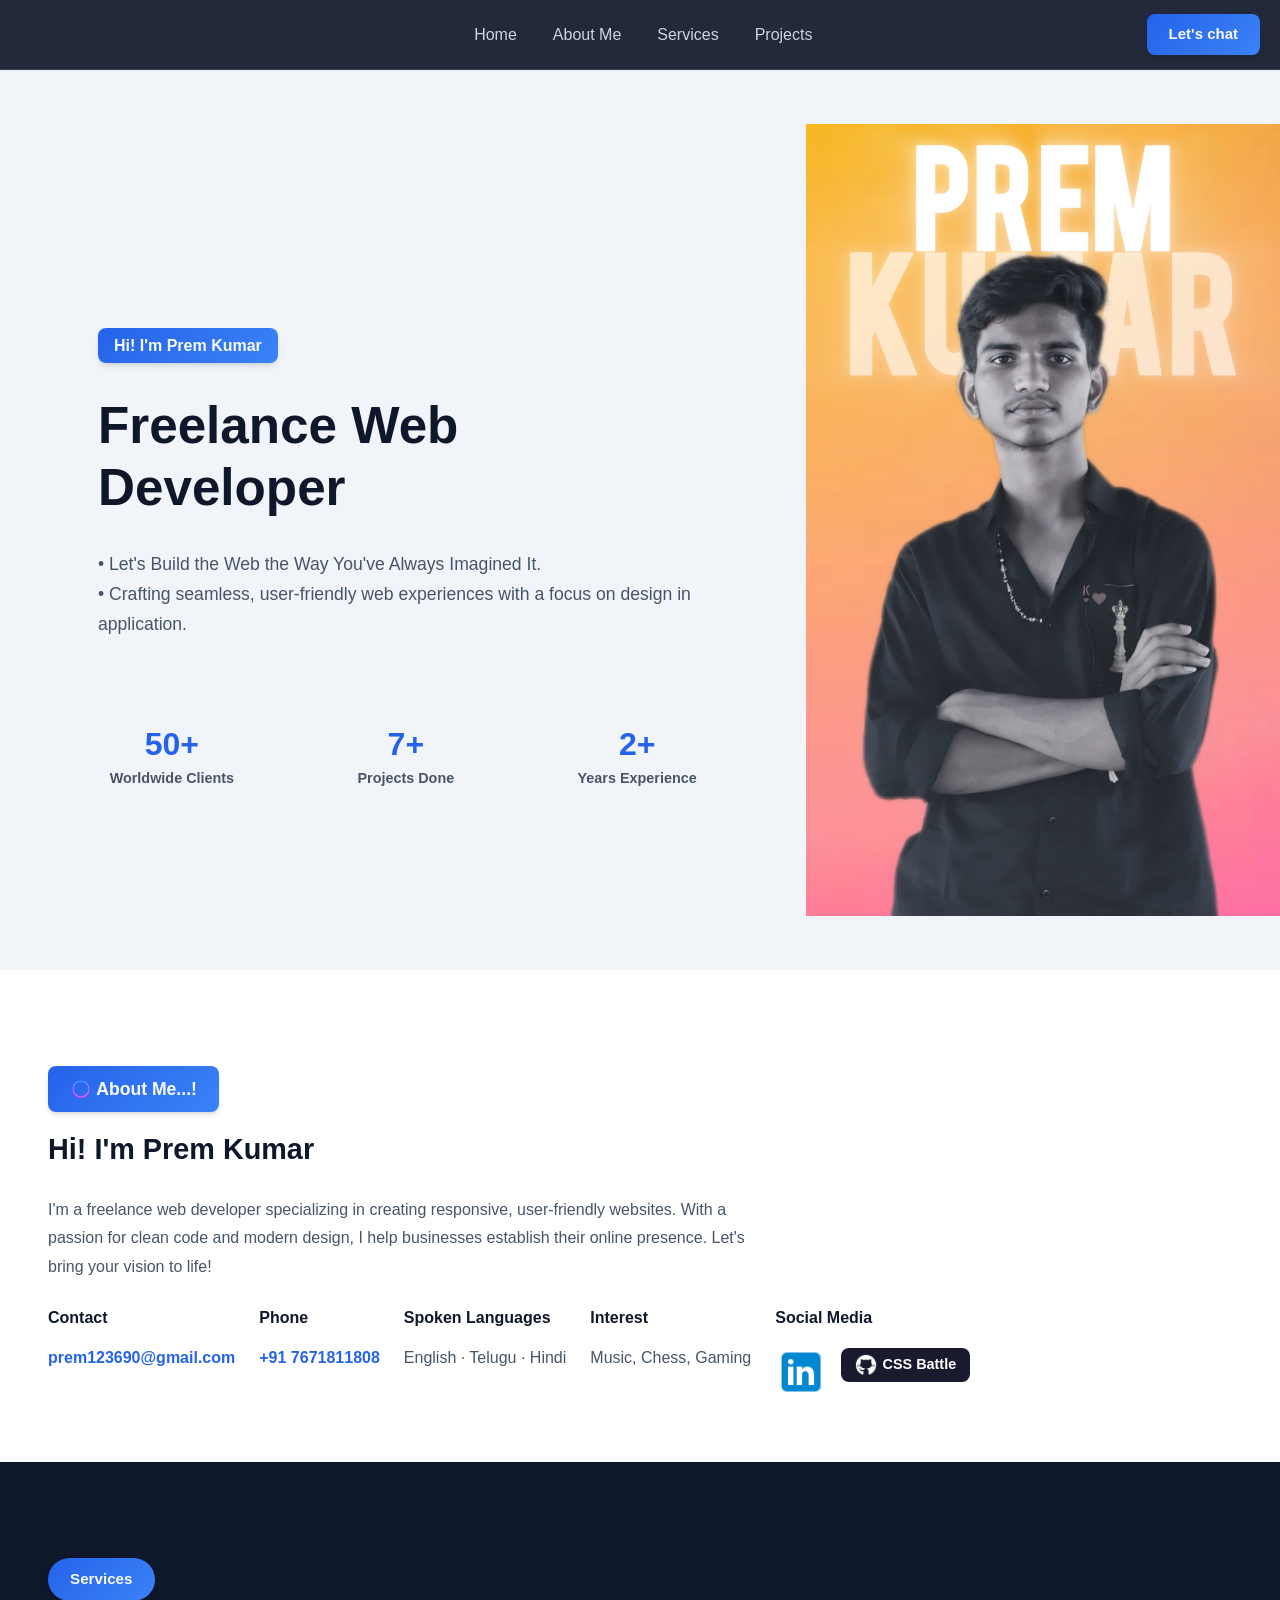
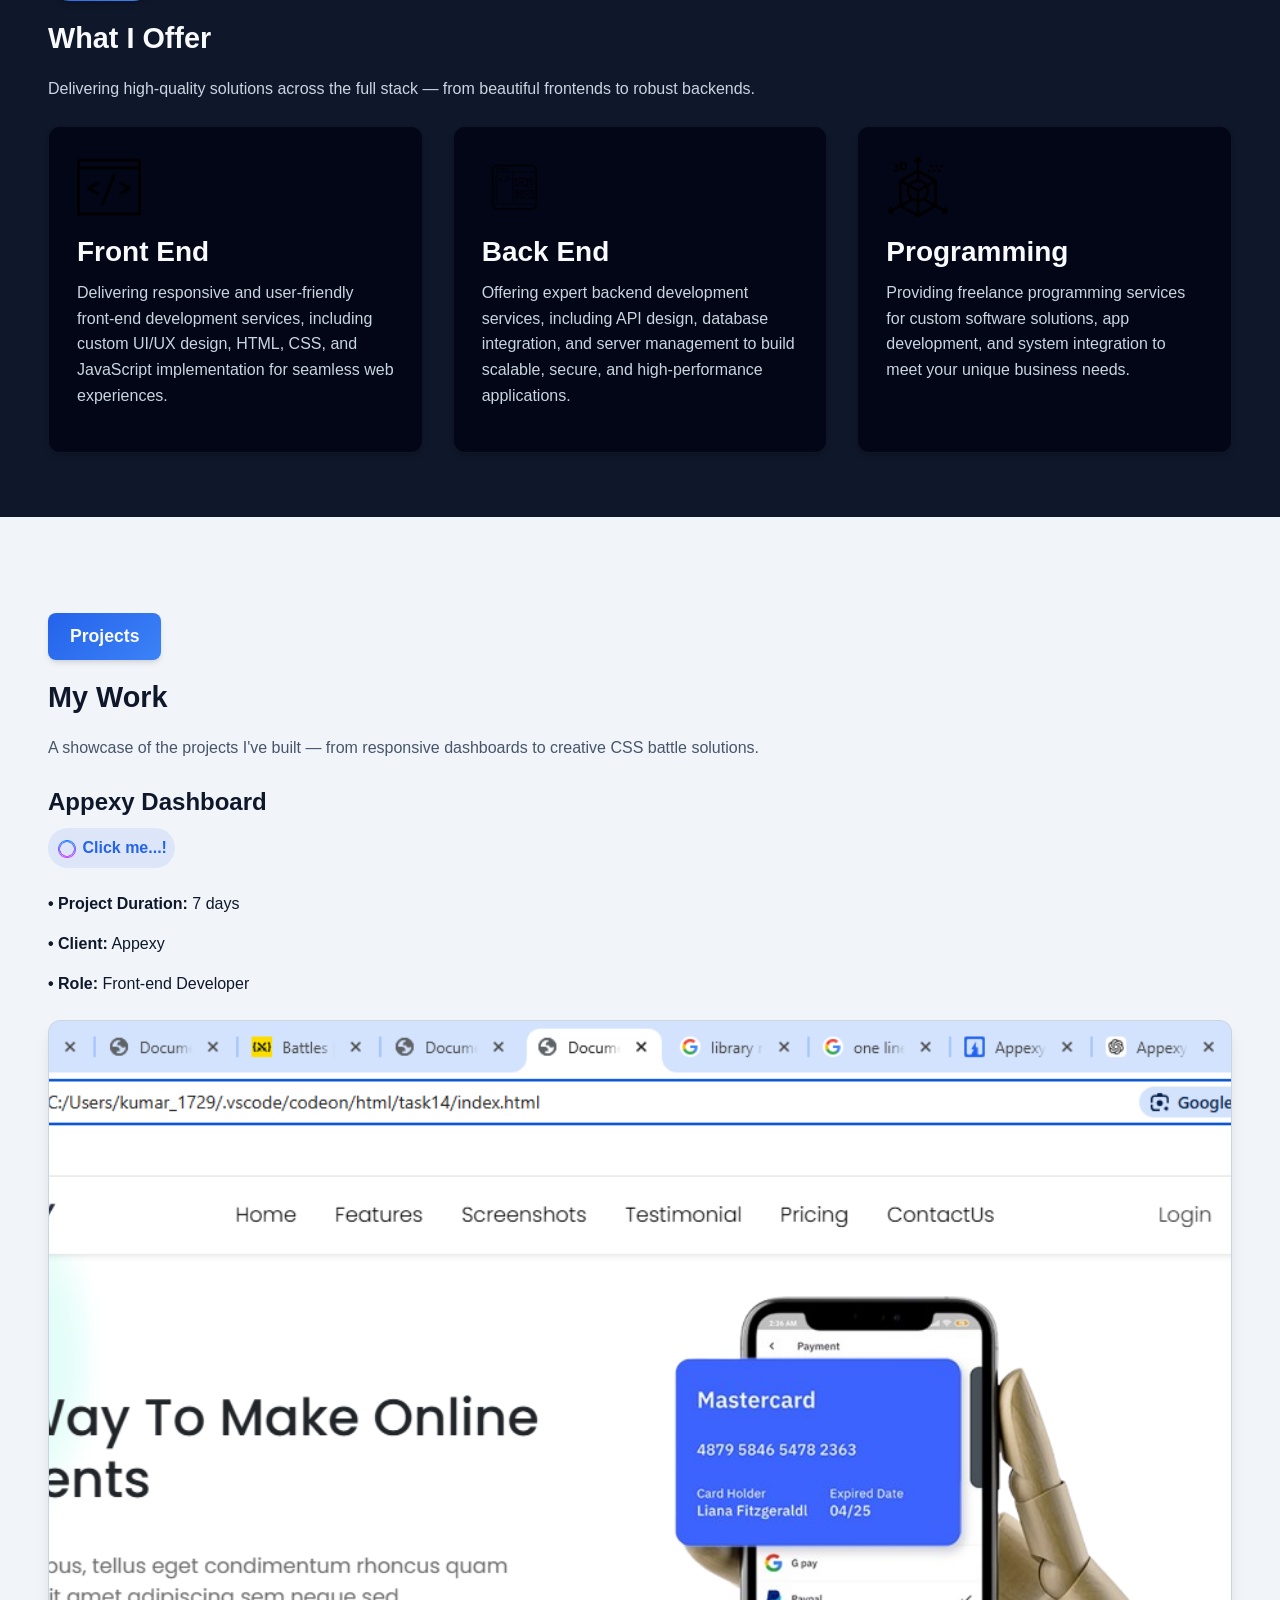
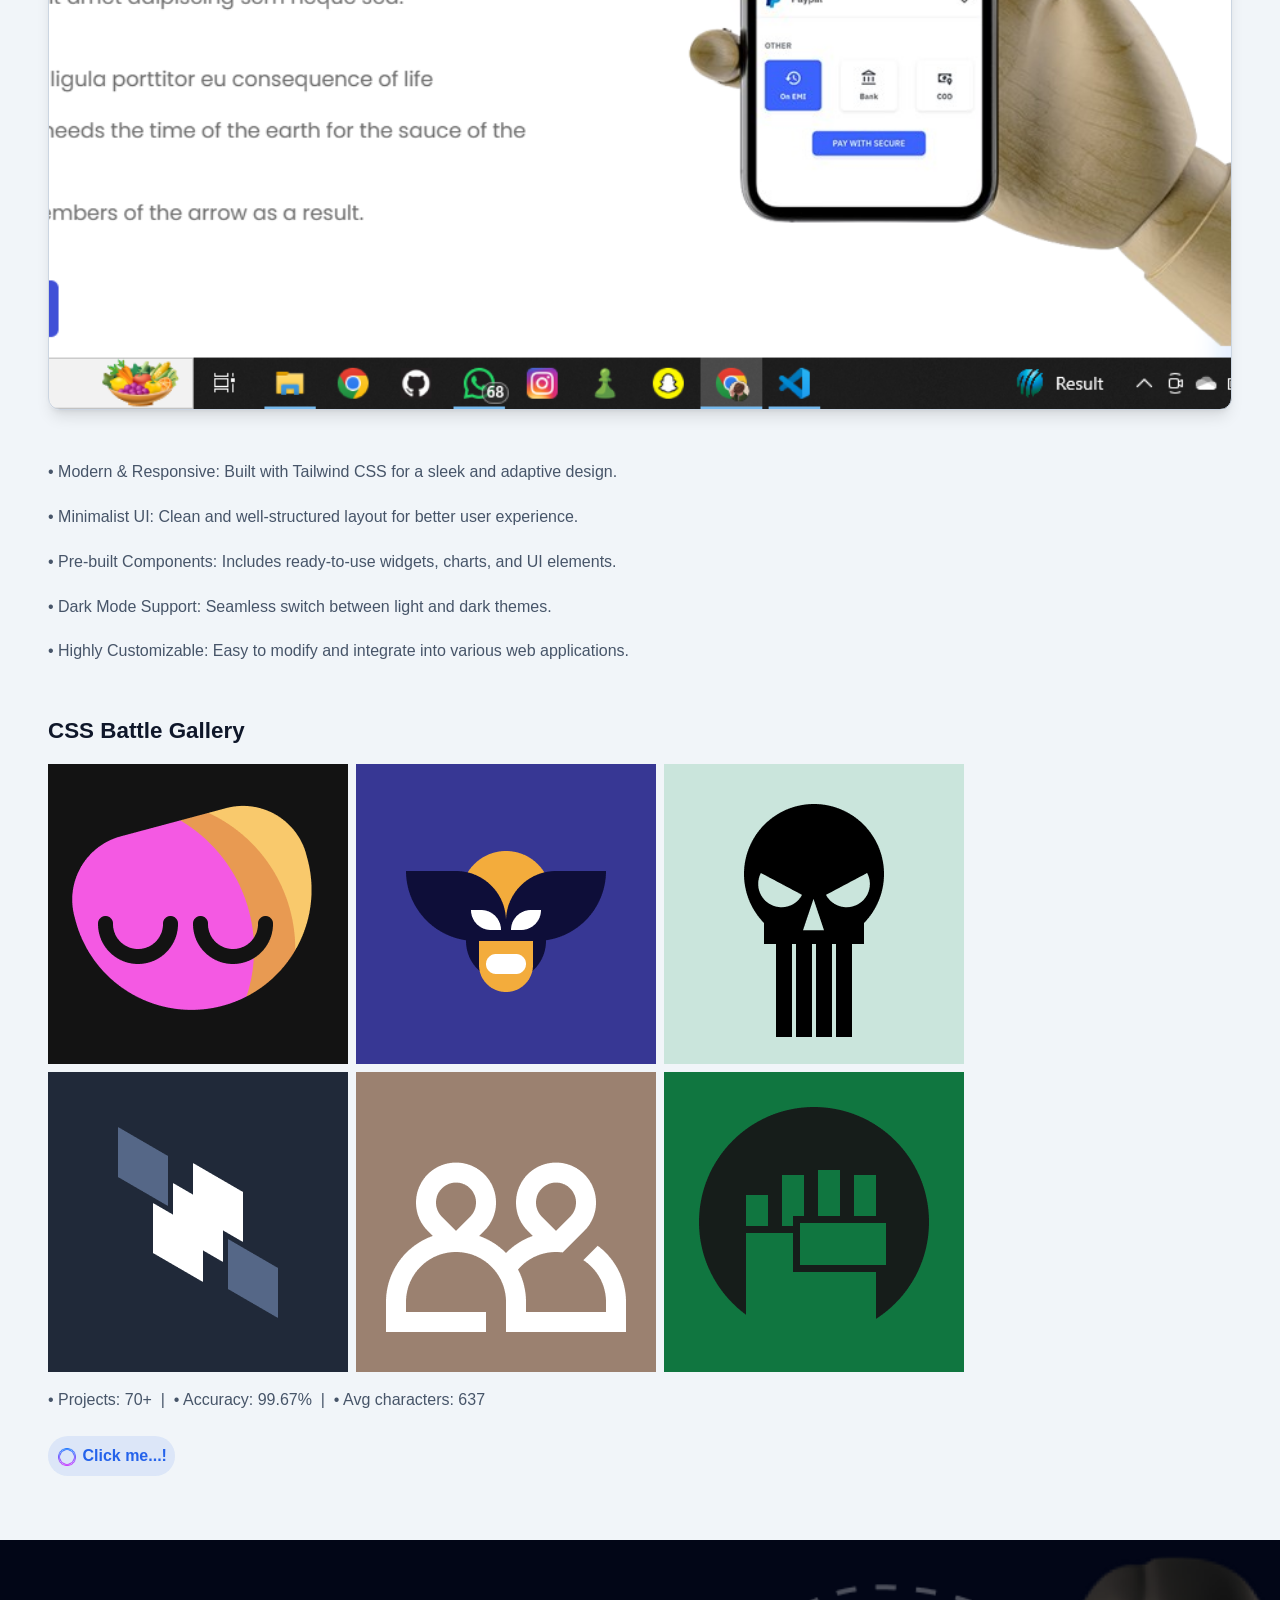
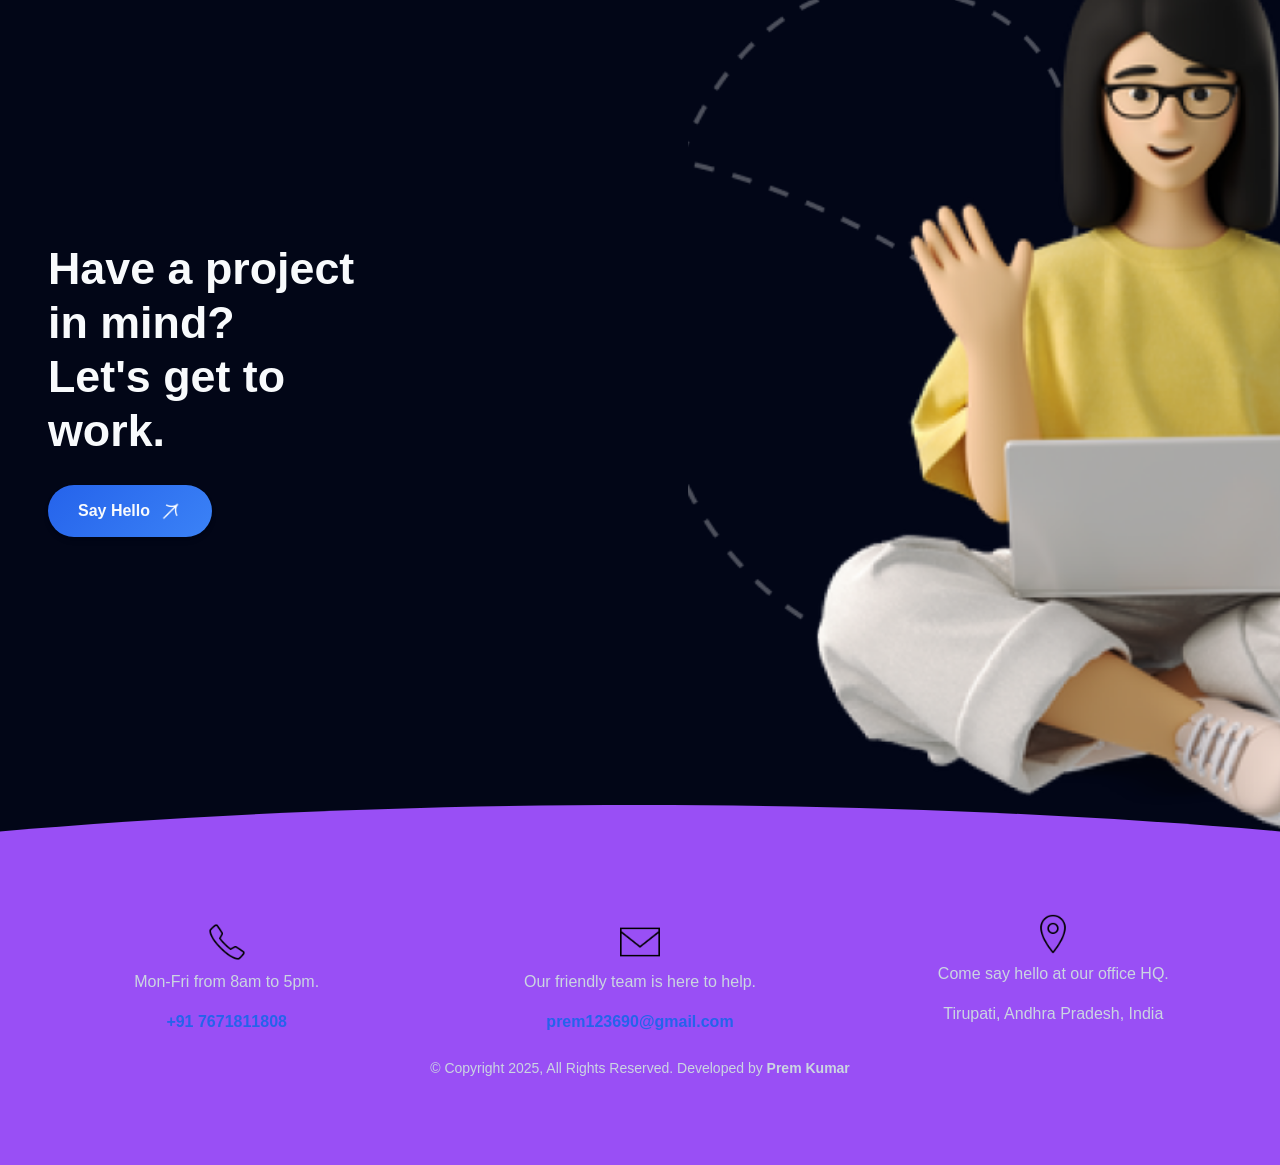
==== commit 1b22dc61: "Fix broken image references: frontend, programming, linkedin, cssbattle icons" ====
--- a/index.html
+++ b/index.html
@@ -107,11 +107,13 @@
       <div>
         <p><b>Social Media</b></p>
         <a href="https://www.linkedin.com/in/prem-kumar-b08a7b320/" target="_blank" rel="noopener">
-          <img src="./images/linkedin.png" alt="LinkedIn" class="linkedin" />
+          <img src="./images/icons8-linkedin-48.png" alt="LinkedIn" class="linkedin" />
         </a>
         &nbsp;
-        <a href="https://cssbattle.dev/player/kumar_1729" target="_blank" rel="noopener">
-          <img src="./images/cssbattle.png" alt="CSS Battle" class="cssbattle" />
+        <a href="https://cssbattle.dev/player/kumar_1729" target="_blank" rel="noopener"
+          style="display:inline-flex;align-items:center;gap:6px;background:#1a1a2e;color:#fff;padding:6px 14px;border-radius:8px;font-weight:600;font-size:0.9rem;">
+          <img src="./images/icons8-github-50.png" alt="" style="height:22px;filter:invert(1);" />
+          CSS Battle
         </a>
       </div>
     </div>
@@ -130,7 +132,7 @@
     </div>
     <div class="pg4 d-flex m-3 mx-0 mt-4">
       <div class="pg4d1">
-        <img src="./images/icons8-html-5-100.png" alt="Front End" class="imgcard1 mb-3" />
+        <img src="./images/icons8-frontend-50.png" alt="Front End" class="imgcard1 mb-3" />
         <h3 class="bold">Front End</h3>
         <p class="pg4d1p">
           Delivering responsive and user-friendly front-end development services, including custom UI/UX design,
@@ -146,7 +148,7 @@
         </p>
       </div>
       <div class="pg4d3">
-        <img src="./images/icons8-programming-100.png" alt="Programming" class="imgcard3 mb-3" />
+        <img src="./images/icons8-programing-64.png" alt="Programming" class="imgcard3 mb-3" />
         <h3 class="bold">Programming</h3>
         <p class="pg4d1p">
           Providing freelance programming services for custom software solutions, app development,
